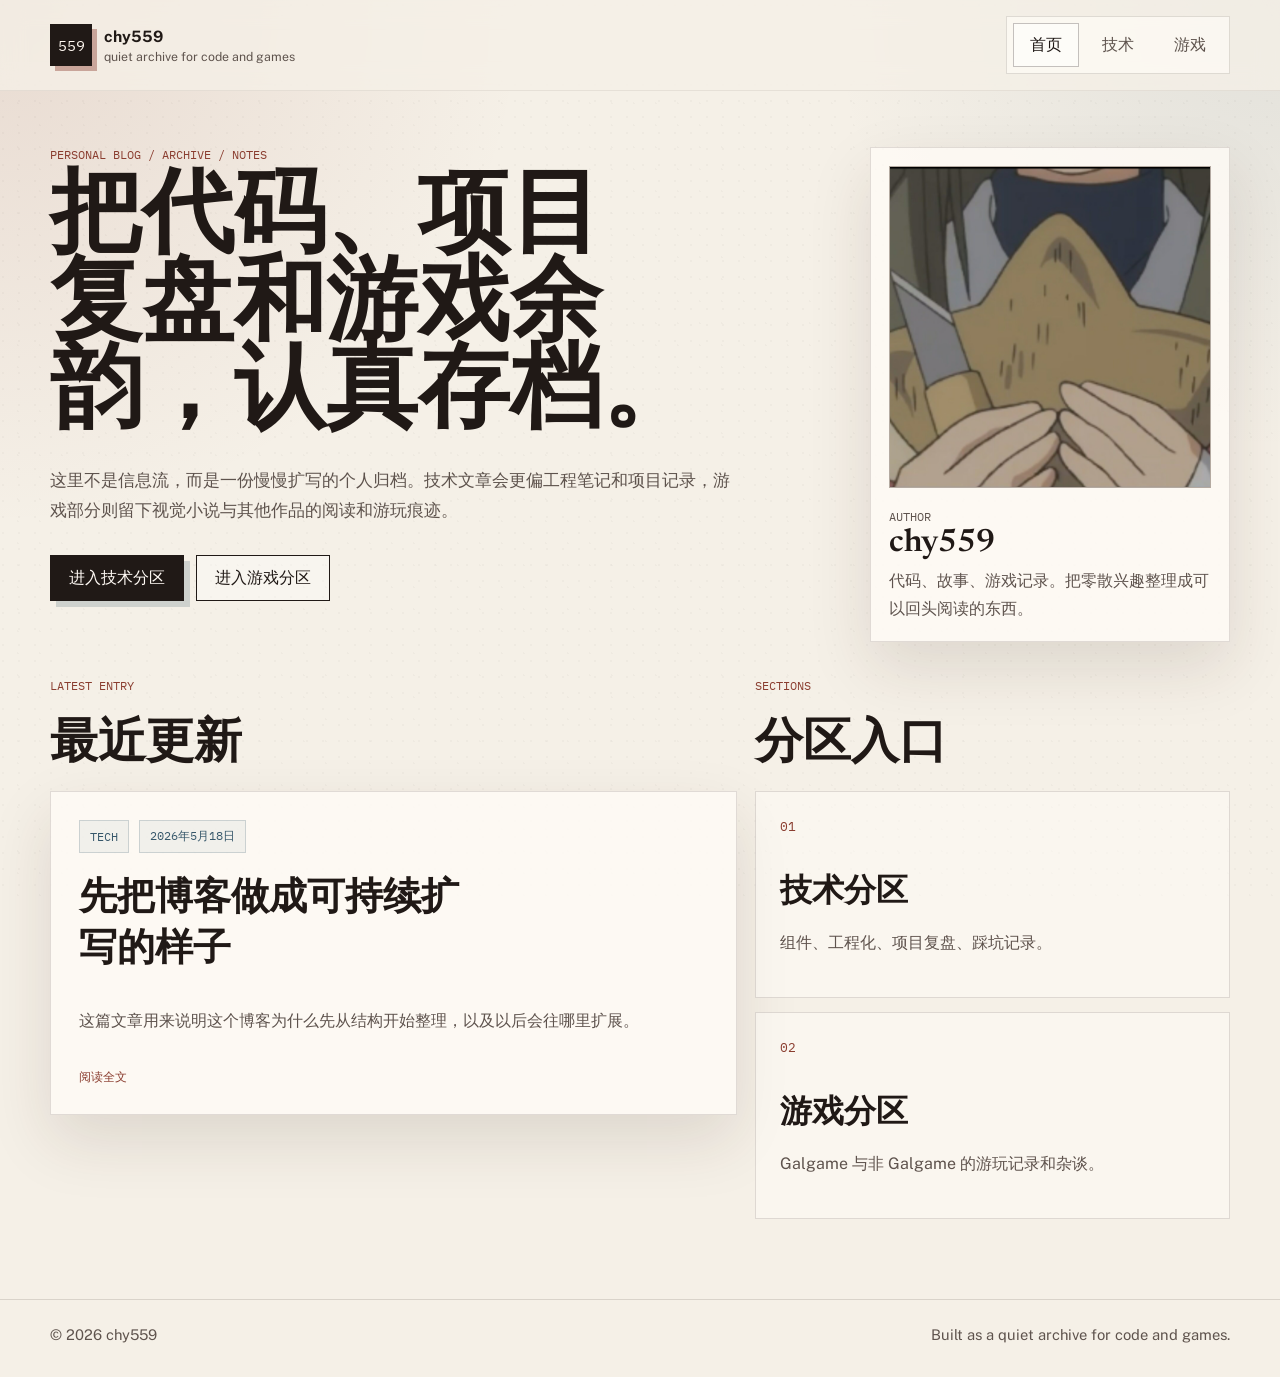
==== index.html @ ac2cc14b "anemoi更新" ====
<!doctype html>
<html lang="zh-CN">
  <head>
    <meta charset="UTF-8" />
    <meta name="viewport" content="width=device-width, initial-scale=1.0" />
    <title>chy559 | Quiet Archive</title>
    <link rel="preconnect" href="https://fonts.googleapis.com" />
    <link rel="preconnect" href="https://fonts.gstatic.com" crossorigin />
    <link
      href="https://fonts.googleapis.com/css2?family=IBM+Plex+Mono:wght@400;500&family=Newsreader:opsz,wght@6..72,400;500;600;700&family=Public+Sans:wght@400;500;600;700&display=swap"
      rel="stylesheet"
    />
    <link rel="stylesheet" href="./styles.css" />
  </head>
  <body>
    <div class="page-noise" aria-hidden="true"></div>

    <header class="site-header">
      <div class="shell topbar">
        <a class="brand" href="#home" data-route="home" aria-label="返回主页">
          <span class="brand-mark">559</span>
          <span class="brand-copy">
            <strong>chy559</strong>
            <span>quiet archive for code and games</span>
          </span>
        </a>

        <nav class="main-nav" aria-label="主导航">
          <a href="#home" data-route="home">首页</a>
          <a href="#tech" data-route="tech">技术</a>
          <a href="#game" data-route="game">游戏</a>
        </nav>
      </div>
    </header>

    <main>
      <section id="view-home" class="view view-active">
        <div class="shell hero-band">
          <div class="hero-copy">
            <p class="eyebrow">Personal blog / archive / notes</p>
            <h1>把代码、项目复盘和游戏余韵，认真存档。</h1>
            <p class="hero-text">
              这里不是信息流，而是一份慢慢扩写的个人归档。技术文章会更偏工程笔记和项目记录，游戏部分则留下视觉小说与其他作品的阅读和游玩痕迹。
            </p>
            <div class="hero-actions" aria-label="快速入口">
              <a class="button button-primary" href="#tech" data-route="tech">进入技术分区</a>
              <a class="button button-secondary" href="#game" data-route="game">进入游戏分区</a>
            </div>
          </div>

          <aside class="hero-aside" aria-label="作者信息">
            <div class="author-card">
              <div class="avatar-frame">
                <img src="./assets/avatar.png" alt="chy559 的头像" loading="lazy" />
              </div>
              <div class="author-meta">
                <p class="label">author</p>
                <h2>chy559</h2>
                <p>代码、故事、游戏记录。把零散兴趣整理成可以回头阅读的东西。</p>
              </div>
            </div>
          </aside>
        </div>

        <div class="shell home-grid">
          <section class="section-panel intro-panel" aria-labelledby="home-latest-title">
            <div class="section-head">
              <p class="eyebrow">Latest entry</p>
              <h2 id="home-latest-title">最近更新</h2>
            </div>
            <div id="featured-article" class="feature-slot skeleton-block" aria-live="polite"></div>
          </section>

          <section class="section-panel category-panel" aria-labelledby="home-sections-title">
            <div class="section-head">
              <p class="eyebrow">Sections</p>
              <h2 id="home-sections-title">分区入口</h2>
            </div>
            <div class="category-links">
              <article class="category-tile" tabindex="0" data-route="tech">
                <span class="tile-index">01</span>
                <h3>技术分区</h3>
                <p>组件、工程化、项目复盘、踩坑记录。</p>
              </article>
              <article class="category-tile" tabindex="0" data-route="game">
                <span class="tile-index">02</span>
                <h3>游戏分区</h3>
                <p>Galgame 与非 Galgame 的游玩记录和杂谈。</p>
              </article>
            </div>
          </section>
        </div>
      </section>

      <section id="view-tech" class="view section-view" aria-labelledby="tech-title">
        <div class="shell">
          <div class="page-head">
            <p class="eyebrow">Section 01</p>
            <h1 id="tech-title">技术分区</h1>
            <p>记录能复用的经验、值得保留的实现细节，以及以后回头看仍然有价值的工程思路。</p>
          </div>
          <div class="article-list" data-category="tech" aria-live="polite"></div>
        </div>
      </section>

      <section id="view-game" class="view section-view" aria-labelledby="game-title">
        <div class="shell">
          <div class="page-head">
            <p class="eyebrow">Section 02</p>
            <h1 id="game-title">游戏分区</h1>
            <p>一半是视觉小说的阅读痕迹，一半是其他游戏的阶段性记录，尽量写得像一篇能回头再看的短文。</p>
          </div>

          <div class="subnav" aria-label="游戏子分区">
            <button type="button" class="subnav-active" data-game-tab="galgame">Galgame</button>
            <button type="button" data-game-tab="nongalgame">非 Galgame</button>
          </div>

          <div class="article-list" data-category="galgame" aria-live="polite"></div>
          <div class="article-list hidden" data-category="nongalgame" aria-live="polite"></div>
        </div>
      </section>

      <section id="view-article" class="view article-view" aria-live="polite">
        <div class="shell article-shell">
          <button class="back-button" type="button">
            <span aria-hidden="true">←</span>
            <span>返回列表</span>
          </button>

          <article class="article-layout">
            <header class="article-hero">
              <p class="eyebrow" id="detail-category">Article</p>
              <h1 id="detail-title">文章标题</h1>
              <p id="detail-summary" class="article-summary"></p>
              <div class="article-meta-row">
                <span id="detail-date" class="meta-chip"></span>
                <span id="detail-reading" class="meta-chip"></span>
              </div>
            </header>

            <div id="detail-content" class="article-content skeleton-block"></div>
          </article>
        </div>
      </section>
    </main>

    <footer class="site-footer">
      <div class="shell footer-row">
        <span>© 2026 chy559</span>
        <span>Built as a quiet archive for code and games.</span>
      </div>
    </footer>

    <script src="./script.js"></script>
  </body>
</html>
---- styles.css ----
:root {
  --bg: #f5f0e7;
  --surface: rgba(255, 252, 247, 0.78);
  --surface-strong: rgba(255, 252, 247, 0.92);
  --line: rgba(49, 39, 33, 0.14);
  --line-strong: rgba(49, 39, 33, 0.28);
  --ink: #201916;
  --muted: #5e534d;
  --accent: #8a3d2f;
  --accent-soft: #c9876d;
  --blue: #36576a;
  --shadow: 0 26px 60px rgba(55, 37, 23, 0.12);
  --radius: 8px;
  --shell: 1180px;
}

* {
  box-sizing: border-box;
}

html {
  scroll-behavior: smooth;
}

body {
  margin: 0;
  min-height: 100vh;
  color: var(--ink);
  font-family: "Public Sans", sans-serif;
  background:
    radial-gradient(circle at top left, rgba(138, 61, 47, 0.12), transparent 28%),
    radial-gradient(circle at top right, rgba(54, 87, 106, 0.1), transparent 24%),
    var(--bg);
}

body::selection {
  color: #fff;
  background: rgba(138, 61, 47, 0.82);
}

a {
  color: inherit;
  text-decoration: none;
}

button {
  font: inherit;
}

img {
  max-width: 100%;
}

.page-noise {
  position: fixed;
  inset: 0;
  z-index: -1;
  pointer-events: none;
  opacity: 0.3;
  background-image:
    radial-gradient(circle at 20% 30%, rgba(32, 25, 22, 0.08) 0 1px, transparent 1px),
    radial-gradient(circle at 80% 70%, rgba(32, 25, 22, 0.08) 0 1px, transparent 1px);
  background-size: 16px 16px, 22px 22px;
}

.shell {
  width: min(var(--shell), calc(100% - 40px));
  margin: 0 auto;
}

.site-header {
  position: sticky;
  top: 0;
  z-index: 20;
  backdrop-filter: blur(12px);
  background: rgba(245, 240, 231, 0.78);
  border-bottom: 1px solid rgba(49, 39, 33, 0.08);
}

.topbar {
  display: flex;
  align-items: center;
  justify-content: space-between;
  gap: 24px;
  padding: 16px 0;
}

.brand {
  display: inline-flex;
  align-items: center;
  gap: 12px;
  min-height: 44px;
}

.brand:focus-visible,
.main-nav a:focus-visible,
.button:focus-visible,
.subnav button:focus-visible,
.back-button:focus-visible,
.category-tile:focus-visible,
.article-card:focus-visible,
.featured-card:focus-visible {
  outline: 2px solid var(--accent);
  outline-offset: 3px;
}

.brand-mark {
  display: grid;
  width: 42px;
  height: 42px;
  place-items: center;
  font-family: "IBM Plex Mono", monospace;
  font-size: 0.94rem;
  color: #fff8f1;
  background: var(--ink);
  box-shadow: 5px 5px 0 rgba(138, 61, 47, 0.4);
}

.brand-copy {
  display: grid;
  gap: 3px;
}

.brand-copy strong {
  font-size: 0.98rem;
  font-weight: 700;
}

.brand-copy span:last-child {
  color: var(--muted);
  font-size: 0.77rem;
}

.main-nav {
  display: inline-flex;
  align-items: center;
  gap: 6px;
  padding: 6px;
  border: 1px solid var(--line);
  background: rgba(255, 252, 247, 0.68);
}

.main-nav a,
.subnav button,
.back-button {
  display: inline-flex;
  align-items: center;
  justify-content: center;
  min-height: 44px;
  padding: 10px 16px;
  border: 1px solid transparent;
  color: var(--muted);
  background: transparent;
  cursor: pointer;
  transition:
    color 180ms ease,
    border-color 180ms ease,
    background-color 180ms ease,
    transform 180ms ease;
}

.main-nav a:hover,
.main-nav a.nav-active,
.subnav button:hover,
.subnav button.subnav-active,
.back-button:hover {
  color: var(--ink);
  border-color: var(--line-strong);
  background: rgba(255, 255, 255, 0.56);
}

.view {
  display: none;
}

.view-active {
  display: block;
}

.hero-band {
  display: grid;
  grid-template-columns: minmax(0, 1.2fr) minmax(300px, 360px);
  gap: clamp(28px, 6vw, 80px);
  align-items: start;
  padding: 56px 0 28px;
}

.hero-copy h1,
.page-head h1,
.article-hero h1 {
  margin: 0;
  font-family: "Newsreader", serif;
  font-weight: 600;
  letter-spacing: 0;
  text-wrap: balance;
}

.hero-copy h1 {
  max-width: 11ch;
  font-size: clamp(3.3rem, 7.2vw, 6.6rem);
  line-height: 0.95;
}

.eyebrow,
.label,
.article-tag,
.article-card-meta span,
.meta-chip,
.featured-link {
  font-family: "IBM Plex Mono", monospace;
  font-size: 0.76rem;
  letter-spacing: 0;
  text-transform: uppercase;
}

.eyebrow,
.label {
  margin: 0 0 16px;
  color: var(--accent);
}

.hero-text,
.page-head p,
.author-meta p,
.feature-slot p,
.category-tile p,
.article-card p,
.article-summary,
.article-content p,
.article-content li,
.article-content blockquote {
  color: var(--muted);
  line-height: 1.75;
}

.hero-text {
  max-width: 62ch;
  margin: 24px 0 0;
  font-size: 1.08rem;
}

.hero-actions {
  display: flex;
  flex-wrap: wrap;
  gap: 12px;
  margin-top: 30px;
}

.button {
  display: inline-flex;
  align-items: center;
  justify-content: center;
  min-height: 46px;
  padding: 11px 18px;
  border: 1px solid var(--ink);
  transition:
    background-color 180ms ease,
    color 180ms ease,
    border-color 180ms ease,
    transform 180ms ease,
    box-shadow 180ms ease;
}

.button:hover {
  transform: translateY(-1px);
}

.button-primary {
  color: #fffaf5;
  background: var(--ink);
  box-shadow: 6px 6px 0 rgba(54, 87, 106, 0.2);
}

.button-primary:hover {
  box-shadow: 8px 8px 0 rgba(138, 61, 47, 0.22);
}

.button-secondary {
  background: rgba(255, 255, 255, 0.34);
}

.hero-aside {
  position: relative;
}

.author-card,
.featured-card,
.article-card,
.article-layout,
.empty-state {
  border: 1px solid var(--line);
  background: var(--surface);
  box-shadow: var(--shadow);
}

.author-card {
  padding: 18px;
}

.avatar-frame {
  overflow: hidden;
  aspect-ratio: 1;
  border: 1px solid var(--line-strong);
  background: rgba(207, 196, 181, 0.5);
}

.avatar-frame img {
  display: block;
  width: 100%;
  height: 100%;
  object-fit: cover;
}

.author-meta {
  margin-top: 18px;
}

.author-meta h2 {
  margin: 0 0 8px;
  font-family: "Newsreader", serif;
  font-size: 2rem;
  font-weight: 600;
}

.author-meta p {
  margin: 0;
}

.home-grid {
  display: grid;
  grid-template-columns: minmax(0, 1.3fr) minmax(0, 0.9fr);
  gap: 18px;
  padding: 8px 0 80px;
}

.section-panel {
  min-width: 0;
}

.section-head {
  margin-bottom: 18px;
}

.section-head h2 {
  margin: 0;
  font-family: "Newsreader", serif;
  font-size: clamp(2rem, 4vw, 3rem);
  font-weight: 600;
}

.feature-slot,
.category-links {
  min-height: 240px;
}

.featured-card,
.empty-state {
  min-height: 240px;
  padding: 28px;
}

.featured-card {
  display: grid;
  gap: 18px;
  cursor: pointer;
  transition:
    transform 180ms ease,
    border-color 180ms ease,
    background-color 180ms ease;
}

.featured-card:hover,
.article-card:hover,
.category-tile:hover {
  transform: translateY(-2px);
  border-color: var(--line-strong);
  background: var(--surface-strong);
}

.featured-meta,
.article-card-meta,
.article-card-tail,
.article-meta-row {
  display: flex;
  flex-wrap: wrap;
  gap: 10px;
}

.meta-chip {
  display: inline-flex;
  align-items: center;
  min-height: 32px;
  padding: 7px 10px;
  color: var(--blue);
  border: 1px solid rgba(54, 87, 106, 0.2);
  background: rgba(54, 87, 106, 0.06);
}

.featured-card h3,
.empty-state h2,
.category-tile h3,
.article-card h2 {
  margin: 0;
  font-family: "Newsreader", serif;
  font-weight: 600;
  letter-spacing: 0;
}

.featured-card h3 {
  max-width: 18ch;
  font-size: clamp(2rem, 3vw, 3rem);
}

.featured-link {
  color: var(--accent);
}

.category-links {
  display: grid;
  gap: 14px;
}

.category-tile {
  padding: 24px;
  border: 1px solid var(--line);
  background: rgba(255, 252, 247, 0.5);
  cursor: pointer;
  transition:
    transform 180ms ease,
    border-color 180ms ease,
    background-color 180ms ease;
}

.tile-index {
  display: inline-block;
  margin-bottom: 34px;
  font-family: "IBM Plex Mono", monospace;
  color: var(--accent);
  font-size: 0.82rem;
}

.category-tile h3 {
  font-size: 2rem;
}

.section-view {
  padding: 24px 0 88px;
}

.page-head {
  max-width: 760px;
  padding: 34px 0 24px;
}

.page-head h1 {
  font-size: clamp(3rem, 6vw, 5rem);
  line-height: 0.98;
}

.page-head p {
  margin: 18px 0 0;
  max-width: 62ch;
}

.subnav {
  display: inline-flex;
  gap: 6px;
  margin: 0 0 20px;
  padding: 6px;
  border: 1px solid var(--line);
  background: rgba(255, 252, 247, 0.7);
}

.article-list {
  display: grid;
  gap: 14px;
}

.article-card {
  display: grid;
  grid-template-columns: minmax(0, 1fr) auto;
  gap: 24px;
  align-items: end;
  min-height: 156px;
  padding: 24px;
  cursor: pointer;
  transition:
    transform 180ms ease,
    border-color 180ms ease,
    background-color 180ms ease;
}

.article-card-main {
  min-width: 0;
}

.article-card-meta span:last-child,
.article-card-tail span:first-child {
  color: var(--muted);
}

.article-tag {
  color: var(--blue);
}

.article-card h2 {
  margin-top: 12px;
  font-size: clamp(1.8rem, 4vw, 2.5rem);
}

.article-card p {
  margin: 10px 0 0;
  max-width: 65ch;
}

.article-card-tail {
  align-items: center;
  justify-content: flex-end;
  min-width: 130px;
}

.tail-arrow {
  color: var(--accent);
  font-size: 1.2rem;
}

.hidden {
  display: none;
}

.article-view {
  padding: 28px 0 96px;
}

.article-shell {
  max-width: 980px;
}

.back-button {
  gap: 10px;
  margin-bottom: 18px;
  border-color: var(--line);
  background: rgba(255, 252, 247, 0.64);
}

.article-layout {
  padding: clamp(26px, 5vw, 52px);
}

.article-hero {
  padding-bottom: 28px;
  border-bottom: 1px solid var(--line);
}

.article-hero h1 {
  margin-top: 10px;
  font-size: clamp(3rem, 7vw, 5.2rem);
  line-height: 0.96;
}

.article-summary {
  max-width: 62ch;
  margin: 18px 0 0;
}

.article-meta-row {
  margin-top: 18px;
}

.article-content {
  max-width: 720px;
  padding-top: 30px;
}

.article-content > *:first-child {
  margin-top: 0;
}

.article-content h2,
.article-content h3,
.article-content h4 {
  margin: 42px 0 14px;
  font-family: "Newsreader", serif;
  font-weight: 600;
  line-height: 1.08;
}

.article-content h2 {
  font-size: 2.3rem;
}

.article-content h3 {
  font-size: 1.8rem;
}

.article-content h4 {
  font-size: 1.35rem;
}

.article-content p,
.article-content ul,
.article-content blockquote,
.article-content pre {
  margin: 16px 0;
}

.article-content ul {
  padding-left: 1.25rem;
}

.article-content li + li {
  margin-top: 8px;
}

.article-content a {
  color: var(--accent);
  text-decoration: underline;
  text-decoration-thickness: 1px;
  text-underline-offset: 3px;
}

.article-media {
  margin: 8px 0 28px;
}

.article-media img,
.article-content img {
  display: block;
  width: 100%;
  height: auto;
  border: 1px solid var(--line);
  background: rgba(255, 252, 247, 0.76);
  box-shadow: var(--shadow);
}

.article-content code {
  padding: 0.15em 0.42em;
  border: 1px solid rgba(54, 87, 106, 0.16);
  font-family: "IBM Plex Mono", monospace;
  font-size: 0.92em;
  color: var(--blue);
  background: rgba(54, 87, 106, 0.06);
}

.article-content pre {
  overflow-x: auto;
  padding: 18px;
  border: 1px solid var(--line);
  background: #201916;
}

.article-content pre code {
  padding: 0;
  border: 0;
  color: #fff8f1;
  background: transparent;
}

.article-content blockquote {
  padding-left: 18px;
  border-left: 3px solid rgba(138, 61, 47, 0.4);
}

.site-footer {
  border-top: 1px solid var(--line);
}

.footer-row {
  display: flex;
  justify-content: space-between;
  gap: 16px;
  padding: 26px 0 34px;
  color: var(--muted);
  font-size: 0.92rem;
}

.skeleton-block {
  position: relative;
  overflow: hidden;
  min-height: 220px;
  background:
    linear-gradient(
      90deg,
      rgba(255, 252, 247, 0.5) 0%,
      rgba(255, 255, 255, 0.86) 50%,
      rgba(255, 252, 247, 0.5) 100%
    );
  background-size: 240% 100%;
  animation: shimmer 1.6s linear infinite;
}

@keyframes shimmer {
  from {
    background-position: 200% 0;
  }
  to {
    background-position: -200% 0;
  }
}

@media (max-width: 980px) {
  .hero-band,
  .home-grid {
    grid-template-columns: 1fr;
  }

  .hero-copy h1 {
    max-width: none;
  }

  .hero-aside {
    max-width: 380px;
  }
}

@media (max-width: 760px) {
  .shell {
    width: min(var(--shell), calc(100% - 28px));
  }

  .topbar,
  .footer-row {
    align-items: flex-start;
    flex-direction: column;
  }

  .main-nav {
    width: 100%;
    justify-content: space-between;
  }

  .main-nav a {
    flex: 1 1 0;
  }

  .hero-band {
    padding-top: 34px;
  }

  .article-card {
    grid-template-columns: 1fr;
    align-items: start;
  }

  .article-card-tail {
    justify-content: space-between;
  }

  .article-content h2 {
    font-size: 2rem;
  }

  .article-content h3 {
    font-size: 1.55rem;
  }
}

@media (prefers-reduced-motion: reduce) {
  html {
    scroll-behavior: auto;
  }

  *,
  *::before,
  *::after {
    animation-duration: 0.01ms !important;
    animation-iteration-count: 1 !important;
    transition-duration: 0.01ms !important;
  }
}
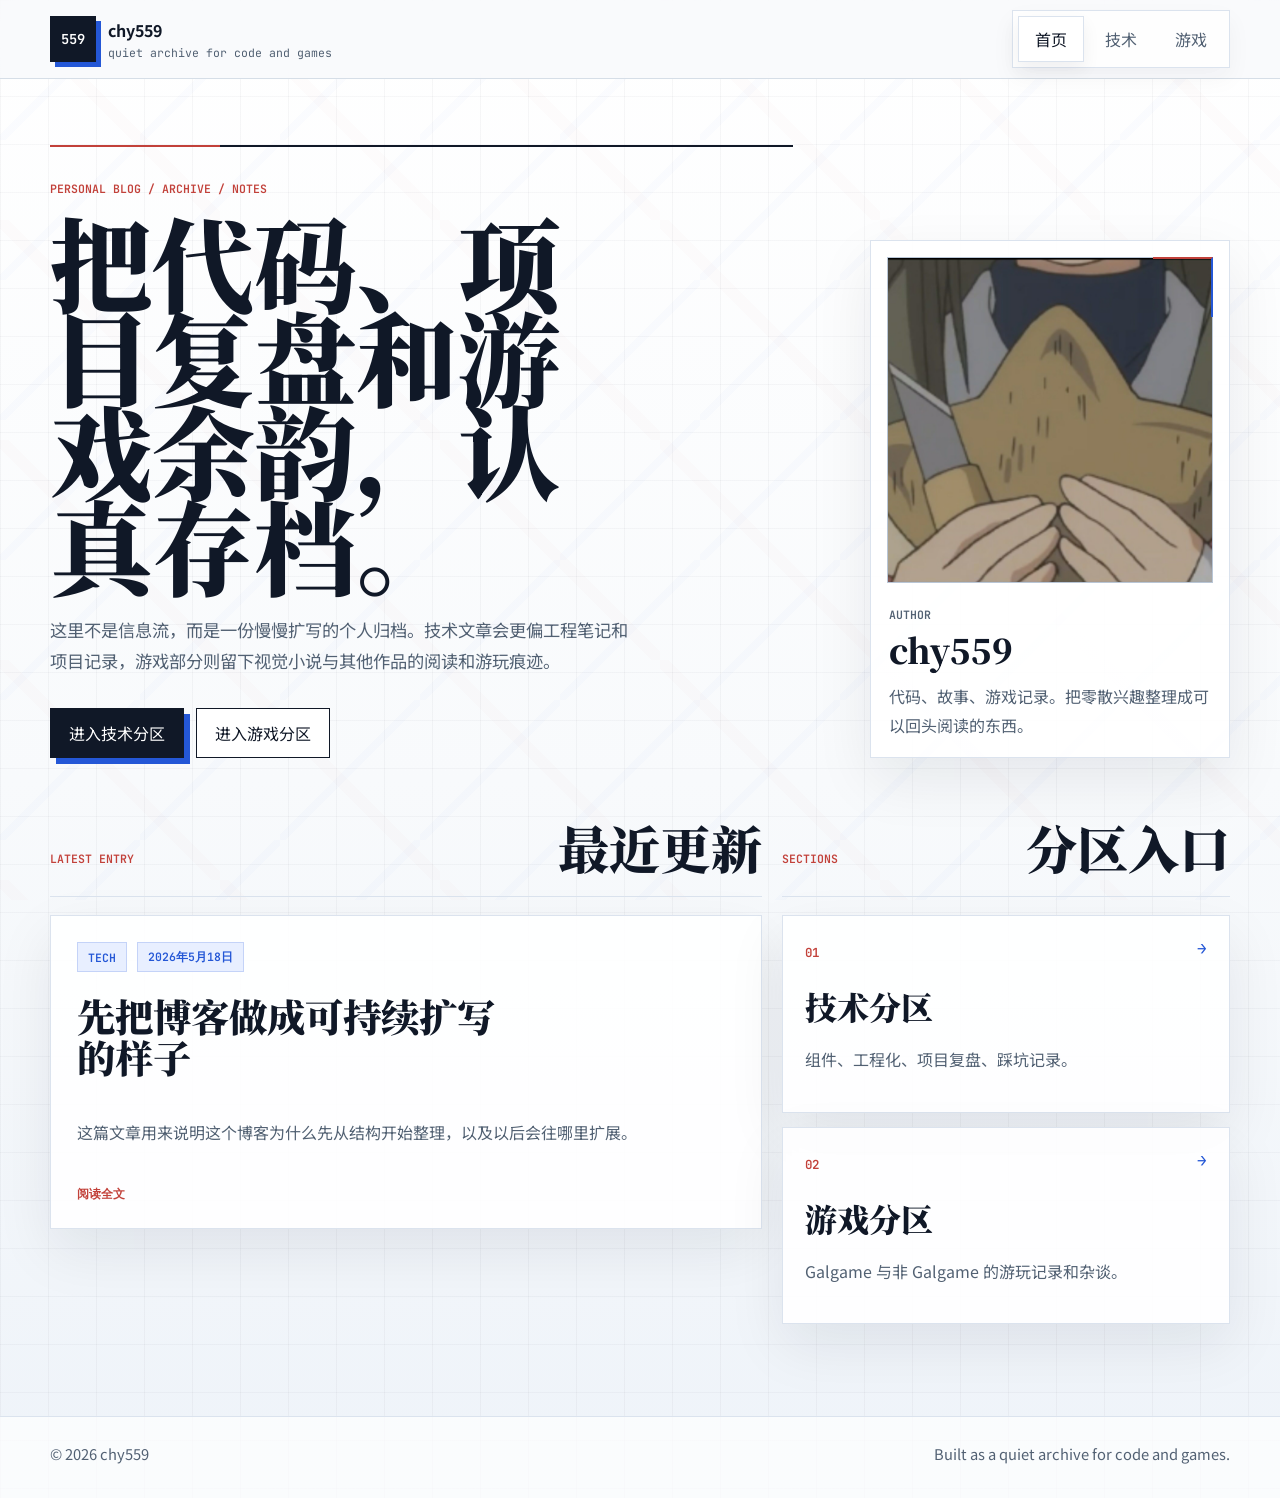
==== commit 9ec44703: "ui优化" ====
--- a/index.html
+++ b/index.html
@@ -7,10 +7,10 @@
     <link rel="preconnect" href="https://fonts.googleapis.com" />
     <link rel="preconnect" href="https://fonts.gstatic.com" crossorigin />
     <link
-      href="https://fonts.googleapis.com/css2?family=IBM+Plex+Mono:wght@400;500&family=Newsreader:opsz,wght@6..72,400;500;600;700&family=Public+Sans:wght@400;500;600;700&display=swap"
+      href="https://fonts.googleapis.com/css2?family=JetBrains+Mono:wght@400;500;600&family=Noto+Sans+SC:wght@400;500;700&family=Noto+Serif+SC:wght@500;600;700;900&display=swap"
       rel="stylesheet"
     />
-    <link rel="stylesheet" href="./styles.css" />
+    <link rel="stylesheet" href="./styles.css?v=20260530b" />
   </head>
   <body>
     <div class="page-noise" aria-hidden="true"></div>
@@ -152,6 +152,6 @@
       </div>
     </footer>
 
-    <script src="./script.js"></script>
+    <script src="./script.js?v=20260530b"></script>
   </body>
 </html>
--- a/styles.css
+++ b/styles.css
@@ -1,15 +1,19 @@
 :root {
-  --bg: #f5f0e7;
-  --surface: rgba(255, 252, 247, 0.78);
-  --surface-strong: rgba(255, 252, 247, 0.92);
-  --line: rgba(49, 39, 33, 0.14);
-  --line-strong: rgba(49, 39, 33, 0.28);
-  --ink: #201916;
-  --muted: #5e534d;
-  --accent: #8a3d2f;
-  --accent-soft: #c9876d;
-  --blue: #36576a;
-  --shadow: 0 26px 60px rgba(55, 37, 23, 0.12);
+  --bg: #f8fafc;
+  --paper: #ffffff;
+  --paper-soft: #f1f5f9;
+  --ink: #101827;
+  --muted: #526173;
+  --faint: #8a97a8;
+  --line: #dbe3ee;
+  --line-strong: #b9c6d6;
+  --blue: #2457d6;
+  --blue-soft: #e8efff;
+  --red: #c2413a;
+  --red-soft: #fff1ef;
+  --gold: #b9832f;
+  --shadow: 0 22px 55px rgba(16, 24, 39, 0.08);
+  --shadow-strong: 0 26px 70px rgba(16, 24, 39, 0.14);
   --radius: 8px;
   --shell: 1180px;
 }
@@ -26,16 +30,17 @@
   margin: 0;
   min-height: 100vh;
   color: var(--ink);
-  font-family: "Public Sans", sans-serif;
+  font-family: "Noto Sans SC", system-ui, sans-serif;
   background:
-    radial-gradient(circle at top left, rgba(138, 61, 47, 0.12), transparent 28%),
-    radial-gradient(circle at top right, rgba(54, 87, 106, 0.1), transparent 24%),
-    var(--bg);
+    linear-gradient(90deg, rgba(16, 24, 39, 0.035) 1px, transparent 1px),
+    linear-gradient(180deg, rgba(16, 24, 39, 0.03) 1px, transparent 1px),
+    linear-gradient(180deg, #ffffff 0%, var(--bg) 52%, #eef3f9 100%);
+  background-size: 48px 48px, 48px 48px, auto;
 }
 
 body::selection {
   color: #fff;
-  background: rgba(138, 61, 47, 0.82);
+  background: var(--blue);
 }
 
 a {
@@ -56,11 +61,11 @@
   inset: 0;
   z-index: -1;
   pointer-events: none;
-  opacity: 0.3;
+  opacity: 0.32;
   background-image:
-    radial-gradient(circle at 20% 30%, rgba(32, 25, 22, 0.08) 0 1px, transparent 1px),
-    radial-gradient(circle at 80% 70%, rgba(32, 25, 22, 0.08) 0 1px, transparent 1px);
-  background-size: 16px 16px, 22px 22px;
+    linear-gradient(135deg, transparent 0 48%, rgba(36, 87, 214, 0.06) 48% 52%, transparent 52%),
+    linear-gradient(45deg, transparent 0 48%, rgba(194, 65, 58, 0.045) 48% 52%, transparent 52%);
+  background-size: 140px 140px, 220px 220px;
 }
 
 .shell {
@@ -72,9 +77,10 @@
   position: sticky;
   top: 0;
   z-index: 20;
-  backdrop-filter: blur(12px);
-  background: rgba(245, 240, 231, 0.78);
-  border-bottom: 1px solid rgba(49, 39, 33, 0.08);
+  padding: 10px 0;
+  backdrop-filter: blur(18px);
+  background: rgba(248, 250, 252, 0.84);
+  border-bottom: 1px solid rgba(185, 198, 214, 0.54);
 }
 
 .topbar {
@@ -82,14 +88,13 @@
   align-items: center;
   justify-content: space-between;
   gap: 24px;
-  padding: 16px 0;
 }
 
 .brand {
   display: inline-flex;
   align-items: center;
   gap: 12px;
-  min-height: 44px;
+  min-height: 48px;
 }
 
 .brand:focus-visible,
@@ -100,20 +105,22 @@
 .category-tile:focus-visible,
 .article-card:focus-visible,
 .featured-card:focus-visible {
-  outline: 2px solid var(--accent);
+  outline: 3px solid rgba(36, 87, 214, 0.28);
   outline-offset: 3px;
 }
 
 .brand-mark {
   display: grid;
-  width: 42px;
-  height: 42px;
+  width: 46px;
+  height: 46px;
   place-items: center;
-  font-family: "IBM Plex Mono", monospace;
-  font-size: 0.94rem;
-  color: #fff8f1;
+  color: #fff;
   background: var(--ink);
-  box-shadow: 5px 5px 0 rgba(138, 61, 47, 0.4);
+  border: 1px solid var(--ink);
+  font-family: "JetBrains Mono", monospace;
+  font-size: 0.86rem;
+  font-weight: 600;
+  box-shadow: 5px 5px 0 var(--blue);
 }
 
 .brand-copy {
@@ -122,22 +129,24 @@
 }
 
 .brand-copy strong {
-  font-size: 0.98rem;
+  font-size: 1rem;
   font-weight: 700;
 }
 
 .brand-copy span:last-child {
   color: var(--muted);
-  font-size: 0.77rem;
+  font-family: "JetBrains Mono", monospace;
+  font-size: 0.72rem;
 }
 
 .main-nav {
   display: inline-flex;
   align-items: center;
-  gap: 6px;
-  padding: 6px;
+  gap: 4px;
+  padding: 5px;
   border: 1px solid var(--line);
-  background: rgba(255, 252, 247, 0.68);
+  background: rgba(255, 255, 255, 0.78);
+  box-shadow: 0 10px 25px rgba(16, 24, 39, 0.045);
 }
 
 .main-nav a,
@@ -156,7 +165,7 @@
     color 180ms ease,
     border-color 180ms ease,
     background-color 180ms ease,
-    transform 180ms ease;
+    box-shadow 180ms ease;
 }
 
 .main-nav a:hover,
@@ -165,8 +174,9 @@
 .subnav button.subnav-active,
 .back-button:hover {
   color: var(--ink);
-  border-color: var(--line-strong);
-  background: rgba(255, 255, 255, 0.56);
+  border-color: var(--line);
+  background: var(--paper);
+  box-shadow: 0 8px 18px rgba(16, 24, 39, 0.06);
 }
 
 .view {
@@ -179,26 +189,43 @@
 
 .hero-band {
   display: grid;
-  grid-template-columns: minmax(0, 1.2fr) minmax(300px, 360px);
-  gap: clamp(28px, 6vw, 80px);
-  align-items: start;
-  padding: 56px 0 28px;
+  grid-template-columns: minmax(0, 1fr) 360px;
+  gap: clamp(30px, 6vw, 86px);
+  align-items: end;
+  min-height: 620px;
+  padding: 66px 0 42px;
+}
+
+.hero-copy {
+  position: relative;
+  padding-top: 34px;
+  border-top: 2px solid var(--ink);
+}
+
+.hero-copy::before {
+  position: absolute;
+  top: -2px;
+  left: 0;
+  width: 170px;
+  height: 2px;
+  content: "";
+  background: var(--red);
 }
 
 .hero-copy h1,
 .page-head h1,
 .article-hero h1 {
   margin: 0;
-  font-family: "Newsreader", serif;
-  font-weight: 600;
+  font-family: "Noto Serif SC", serif;
+  font-weight: 900;
   letter-spacing: 0;
   text-wrap: balance;
 }
 
 .hero-copy h1 {
-  max-width: 11ch;
-  font-size: clamp(3.3rem, 7.2vw, 6.6rem);
-  line-height: 0.95;
+  max-width: 10.5ch;
+  font-size: clamp(3.8rem, 8vw, 7.5rem);
+  line-height: 0.92;
 }
 
 .eyebrow,
@@ -207,16 +234,17 @@
 .article-card-meta span,
 .meta-chip,
 .featured-link {
-  font-family: "IBM Plex Mono", monospace;
-  font-size: 0.76rem;
+  font-family: "JetBrains Mono", monospace;
+  font-size: 0.72rem;
+  font-weight: 600;
   letter-spacing: 0;
   text-transform: uppercase;
 }
 
 .eyebrow,
 .label {
-  margin: 0 0 16px;
-  color: var(--accent);
+  margin: 0 0 18px;
+  color: var(--red);
 }
 
 .hero-text,
@@ -230,11 +258,11 @@
 .article-content li,
 .article-content blockquote {
   color: var(--muted);
-  line-height: 1.75;
+  line-height: 1.78;
 }
 
 .hero-text {
-  max-width: 62ch;
+  max-width: 58ch;
   margin: 24px 0 0;
   font-size: 1.08rem;
 }
@@ -243,65 +271,74 @@
   display: flex;
   flex-wrap: wrap;
   gap: 12px;
-  margin-top: 30px;
+  margin-top: 32px;
 }
 
 .button {
   display: inline-flex;
   align-items: center;
   justify-content: center;
-  min-height: 46px;
-  padding: 11px 18px;
+  min-height: 48px;
+  padding: 12px 18px;
   border: 1px solid var(--ink);
   transition:
     background-color 180ms ease,
     color 180ms ease,
     border-color 180ms ease,
-    transform 180ms ease,
     box-shadow 180ms ease;
 }
 
-.button:hover {
-  transform: translateY(-1px);
-}
-
 .button-primary {
-  color: #fffaf5;
+  color: #fff;
   background: var(--ink);
-  box-shadow: 6px 6px 0 rgba(54, 87, 106, 0.2);
+  box-shadow: 6px 6px 0 var(--blue);
 }
 
 .button-primary:hover {
-  box-shadow: 8px 8px 0 rgba(138, 61, 47, 0.22);
+  box-shadow: 6px 6px 0 var(--red);
 }
 
 .button-secondary {
-  background: rgba(255, 255, 255, 0.34);
-}
-
-.hero-aside {
-  position: relative;
+  background: var(--paper);
+}
+
+.button-secondary:hover {
+  color: var(--blue);
+  border-color: var(--blue);
 }
 
 .author-card,
 .featured-card,
 .article-card,
 .article-layout,
-.empty-state {
+.empty-state,
+.category-tile {
   border: 1px solid var(--line);
-  background: var(--surface);
+  background: rgba(255, 255, 255, 0.88);
   box-shadow: var(--shadow);
 }
 
 .author-card {
-  padding: 18px;
+  position: relative;
+  padding: 16px;
+}
+
+.author-card::before {
+  position: absolute;
+  top: 16px;
+  right: 16px;
+  width: 58px;
+  height: 58px;
+  content: "";
+  border-top: 2px solid var(--red);
+  border-right: 2px solid var(--blue);
 }
 
 .avatar-frame {
   overflow: hidden;
   aspect-ratio: 1;
   border: 1px solid var(--line-strong);
-  background: rgba(207, 196, 181, 0.5);
+  background: var(--paper-soft);
 }
 
 .avatar-frame img {
@@ -313,13 +350,14 @@
 
 .author-meta {
   margin-top: 18px;
+  padding: 4px 2px 2px;
 }
 
 .author-meta h2 {
   margin: 0 0 8px;
-  font-family: "Newsreader", serif;
-  font-size: 2rem;
-  font-weight: 600;
+  font-family: "Noto Serif SC", serif;
+  font-size: 2.1rem;
+  font-weight: 900;
 }
 
 .author-meta p {
@@ -328,53 +366,71 @@
 
 .home-grid {
   display: grid;
-  grid-template-columns: minmax(0, 1.3fr) minmax(0, 0.9fr);
+  grid-template-columns: minmax(0, 1.35fr) minmax(300px, 0.85fr);
+  gap: 20px;
+  padding: 10px 0 92px;
+}
+
+.section-head {
+  display: flex;
+  align-items: end;
+  justify-content: space-between;
   gap: 18px;
-  padding: 8px 0 80px;
-}
-
-.section-panel {
-  min-width: 0;
-}
-
-.section-head {
   margin-bottom: 18px;
+  padding-bottom: 12px;
+  border-bottom: 1px solid var(--line);
 }
 
 .section-head h2 {
   margin: 0;
-  font-family: "Newsreader", serif;
-  font-size: clamp(2rem, 4vw, 3rem);
-  font-weight: 600;
+  font-family: "Noto Serif SC", serif;
+  font-size: clamp(2rem, 4vw, 3.2rem);
+  font-weight: 900;
 }
 
 .feature-slot,
 .category-links {
-  min-height: 240px;
+  min-height: 280px;
 }
 
 .featured-card,
 .empty-state {
-  min-height: 240px;
-  padding: 28px;
+  min-height: 280px;
+  padding: 26px;
 }
 
 .featured-card {
   display: grid;
-  gap: 18px;
+  grid-template-columns: 220px minmax(0, 1fr);
+  gap: 24px;
   cursor: pointer;
   transition:
-    transform 180ms ease,
     border-color 180ms ease,
+    box-shadow 180ms ease,
     background-color 180ms ease;
+}
+
+.featured-card-text {
+  grid-template-columns: 1fr;
+  align-content: space-between;
 }
 
 .featured-card:hover,
 .article-card:hover,
 .category-tile:hover {
-  transform: translateY(-2px);
   border-color: var(--line-strong);
-  background: var(--surface-strong);
+  background: var(--paper);
+  box-shadow: var(--shadow-strong);
+}
+
+.featured-image {
+  grid-row: span 4;
+  width: 100%;
+  height: 100%;
+  min-height: 220px;
+  object-fit: cover;
+  border: 1px solid var(--line);
+  background: var(--paper-soft);
 }
 
 .featured-meta,
@@ -389,11 +445,11 @@
 .meta-chip {
   display: inline-flex;
   align-items: center;
-  min-height: 32px;
-  padding: 7px 10px;
+  min-height: 30px;
+  padding: 6px 10px;
   color: var(--blue);
-  border: 1px solid rgba(54, 87, 106, 0.2);
-  background: rgba(54, 87, 106, 0.06);
+  border: 1px solid rgba(36, 87, 214, 0.18);
+  background: var(--blue-soft);
 }
 
 .featured-card h3,
@@ -401,18 +457,20 @@
 .category-tile h3,
 .article-card h2 {
   margin: 0;
-  font-family: "Newsreader", serif;
-  font-weight: 600;
+  font-family: "Noto Serif SC", serif;
+  font-weight: 900;
   letter-spacing: 0;
 }
 
 .featured-card h3 {
   max-width: 18ch;
-  font-size: clamp(2rem, 3vw, 3rem);
+  font-size: clamp(1.9rem, 3vw, 3rem);
+  line-height: 1.06;
 }
 
 .featured-link {
-  color: var(--accent);
+  align-self: end;
+  color: var(--red);
 }
 
 .category-links {
@@ -421,22 +479,32 @@
 }
 
 .category-tile {
-  padding: 24px;
-  border: 1px solid var(--line);
-  background: rgba(255, 252, 247, 0.5);
+  position: relative;
+  min-height: 132px;
+  padding: 22px;
   cursor: pointer;
   transition:
-    transform 180ms ease,
     border-color 180ms ease,
+    box-shadow 180ms ease,
     background-color 180ms ease;
+}
+
+.category-tile::after {
+  position: absolute;
+  top: 22px;
+  right: 22px;
+  content: "→";
+  color: var(--blue);
+  font-family: "JetBrains Mono", monospace;
 }
 
 .tile-index {
   display: inline-block;
-  margin-bottom: 34px;
-  font-family: "IBM Plex Mono", monospace;
-  color: var(--accent);
-  font-size: 0.82rem;
+  margin-bottom: 22px;
+  color: var(--red);
+  font-family: "JetBrains Mono", monospace;
+  font-size: 0.78rem;
+  font-weight: 600;
 }
 
 .category-tile h3 {
@@ -444,49 +512,54 @@
 }
 
 .section-view {
-  padding: 24px 0 88px;
+  padding: 28px 0 96px;
 }
 
 .page-head {
-  max-width: 760px;
-  padding: 34px 0 24px;
+  display: grid;
+  grid-template-columns: minmax(0, 0.9fr) minmax(280px, 0.5fr);
+  gap: 40px;
+  align-items: end;
+  padding: 58px 0 34px;
+  border-bottom: 1px solid var(--line);
 }
 
 .page-head h1 {
-  font-size: clamp(3rem, 6vw, 5rem);
-  line-height: 0.98;
+  font-size: clamp(3.4rem, 7vw, 6rem);
+  line-height: 0.94;
 }
 
 .page-head p {
-  margin: 18px 0 0;
-  max-width: 62ch;
+  margin: 0;
+  max-width: 48ch;
 }
 
 .subnav {
   display: inline-flex;
   gap: 6px;
-  margin: 0 0 20px;
-  padding: 6px;
+  margin: 24px 0 20px;
+  padding: 5px;
   border: 1px solid var(--line);
-  background: rgba(255, 252, 247, 0.7);
+  background: rgba(255, 255, 255, 0.8);
 }
 
 .article-list {
   display: grid;
-  gap: 14px;
+  gap: 12px;
+  margin-top: 22px;
 }
 
 .article-card {
   display: grid;
-  grid-template-columns: minmax(0, 1fr) auto;
-  gap: 24px;
+  grid-template-columns: minmax(0, 1fr) 160px;
+  gap: 28px;
   align-items: end;
-  min-height: 156px;
-  padding: 24px;
+  min-height: 162px;
+  padding: 26px;
   cursor: pointer;
   transition:
-    transform 180ms ease,
     border-color 180ms ease,
+    box-shadow 180ms ease,
     background-color 180ms ease;
 }
 
@@ -496,7 +569,7 @@
 
 .article-card-meta span:last-child,
 .article-card-tail span:first-child {
-  color: var(--muted);
+  color: var(--faint);
 }
 
 .article-tag {
@@ -504,23 +577,26 @@
 }
 
 .article-card h2 {
-  margin-top: 12px;
-  font-size: clamp(1.8rem, 4vw, 2.5rem);
+  margin-top: 14px;
+  font-size: clamp(1.85rem, 4vw, 2.55rem);
+  line-height: 1.08;
 }
 
 .article-card p {
   margin: 10px 0 0;
-  max-width: 65ch;
+  max-width: 68ch;
 }
 
 .article-card-tail {
   align-items: center;
   justify-content: flex-end;
   min-width: 130px;
+  font-family: "JetBrains Mono", monospace;
+  font-size: 0.78rem;
 }
 
 .tail-arrow {
-  color: var(--accent);
+  color: var(--red);
   font-size: 1.2rem;
 }
 
@@ -529,47 +605,51 @@
 }
 
 .article-view {
-  padding: 28px 0 96px;
+  padding: 32px 0 104px;
 }
 
 .article-shell {
-  max-width: 980px;
+  max-width: 1040px;
 }
 
 .back-button {
   gap: 10px;
   margin-bottom: 18px;
   border-color: var(--line);
-  background: rgba(255, 252, 247, 0.64);
+  background: rgba(255, 255, 255, 0.78);
 }
 
 .article-layout {
-  padding: clamp(26px, 5vw, 52px);
+  padding: clamp(28px, 5vw, 58px);
+  background:
+    linear-gradient(90deg, rgba(36, 87, 214, 0.08) 0 3px, transparent 3px),
+    var(--paper);
 }
 
 .article-hero {
-  padding-bottom: 28px;
+  padding-bottom: 30px;
   border-bottom: 1px solid var(--line);
 }
 
 .article-hero h1 {
-  margin-top: 10px;
-  font-size: clamp(3rem, 7vw, 5.2rem);
+  margin-top: 12px;
+  max-width: 13ch;
+  font-size: clamp(3rem, 7vw, 5.6rem);
   line-height: 0.96;
 }
 
 .article-summary {
   max-width: 62ch;
-  margin: 18px 0 0;
+  margin: 20px 0 0;
 }
 
 .article-meta-row {
-  margin-top: 18px;
+  margin-top: 20px;
 }
 
 .article-content {
-  max-width: 720px;
-  padding-top: 30px;
+  max-width: 740px;
+  padding-top: 34px;
 }
 
 .article-content > *:first-child {
@@ -579,18 +659,18 @@
 .article-content h2,
 .article-content h3,
 .article-content h4 {
-  margin: 42px 0 14px;
-  font-family: "Newsreader", serif;
-  font-weight: 600;
-  line-height: 1.08;
+  margin: 44px 0 14px;
+  font-family: "Noto Serif SC", serif;
+  font-weight: 900;
+  line-height: 1.12;
 }
 
 .article-content h2 {
-  font-size: 2.3rem;
+  font-size: 2.35rem;
 }
 
 .article-content h3 {
-  font-size: 1.8rem;
+  font-size: 1.85rem;
 }
 
 .article-content h4 {
@@ -601,7 +681,7 @@
 .article-content ul,
 .article-content blockquote,
 .article-content pre {
-  margin: 16px 0;
+  margin: 17px 0;
 }
 
 .article-content ul {
@@ -613,14 +693,14 @@
 }
 
 .article-content a {
-  color: var(--accent);
+  color: var(--blue);
   text-decoration: underline;
   text-decoration-thickness: 1px;
   text-underline-offset: 3px;
 }
 
 .article-media {
-  margin: 8px 0 28px;
+  margin: 0 0 30px;
 }
 
 .article-media img,
@@ -629,40 +709,42 @@
   width: 100%;
   height: auto;
   border: 1px solid var(--line);
-  background: rgba(255, 252, 247, 0.76);
+  background: var(--paper-soft);
   box-shadow: var(--shadow);
 }
 
 .article-content code {
-  padding: 0.15em 0.42em;
-  border: 1px solid rgba(54, 87, 106, 0.16);
-  font-family: "IBM Plex Mono", monospace;
+  padding: 0.14em 0.42em;
+  border: 1px solid rgba(36, 87, 214, 0.18);
+  color: var(--blue);
+  background: var(--blue-soft);
+  font-family: "JetBrains Mono", monospace;
   font-size: 0.92em;
-  color: var(--blue);
-  background: rgba(54, 87, 106, 0.06);
 }
 
 .article-content pre {
   overflow-x: auto;
   padding: 18px;
-  border: 1px solid var(--line);
-  background: #201916;
+  border: 1px solid #263247;
+  background: #111827;
 }
 
 .article-content pre code {
   padding: 0;
   border: 0;
-  color: #fff8f1;
+  color: #f8fafc;
   background: transparent;
 }
 
 .article-content blockquote {
-  padding-left: 18px;
-  border-left: 3px solid rgba(138, 61, 47, 0.4);
+  padding: 14px 18px;
+  border-left: 3px solid var(--red);
+  background: var(--red-soft);
 }
 
 .site-footer {
   border-top: 1px solid var(--line);
+  background: rgba(255, 255, 255, 0.7);
 }
 
 .footer-row {
@@ -681,9 +763,9 @@
   background:
     linear-gradient(
       90deg,
-      rgba(255, 252, 247, 0.5) 0%,
-      rgba(255, 255, 255, 0.86) 50%,
-      rgba(255, 252, 247, 0.5) 100%
+      rgba(241, 245, 249, 0.7) 0%,
+      rgba(255, 255, 255, 0.95) 50%,
+      rgba(241, 245, 249, 0.7) 100%
     );
   background-size: 240% 100%;
   animation: shimmer 1.6s linear infinite;
@@ -700,16 +782,30 @@
 
 @media (max-width: 980px) {
   .hero-band,
-  .home-grid {
+  .home-grid,
+  .page-head {
     grid-template-columns: 1fr;
   }
 
-  .hero-copy h1 {
+  .hero-band {
+    min-height: auto;
+  }
+
+  .hero-copy h1,
+  .article-hero h1 {
     max-width: none;
   }
 
   .hero-aside {
     max-width: 380px;
+  }
+
+  .featured-card {
+    grid-template-columns: 1fr;
+  }
+
+  .featured-image {
+    max-height: 320px;
   }
 }
 
@@ -731,10 +827,20 @@
 
   .main-nav a {
     flex: 1 1 0;
+    padding-inline: 10px;
+  }
+
+  .brand-copy span:last-child {
+    display: none;
   }
 
   .hero-band {
-    padding-top: 34px;
+    padding-top: 40px;
+  }
+
+  .section-head {
+    align-items: flex-start;
+    flex-direction: column;
   }
 
   .article-card {
@@ -744,6 +850,7 @@
 
   .article-card-tail {
     justify-content: space-between;
+    width: 100%;
   }
 
   .article-content h2 {
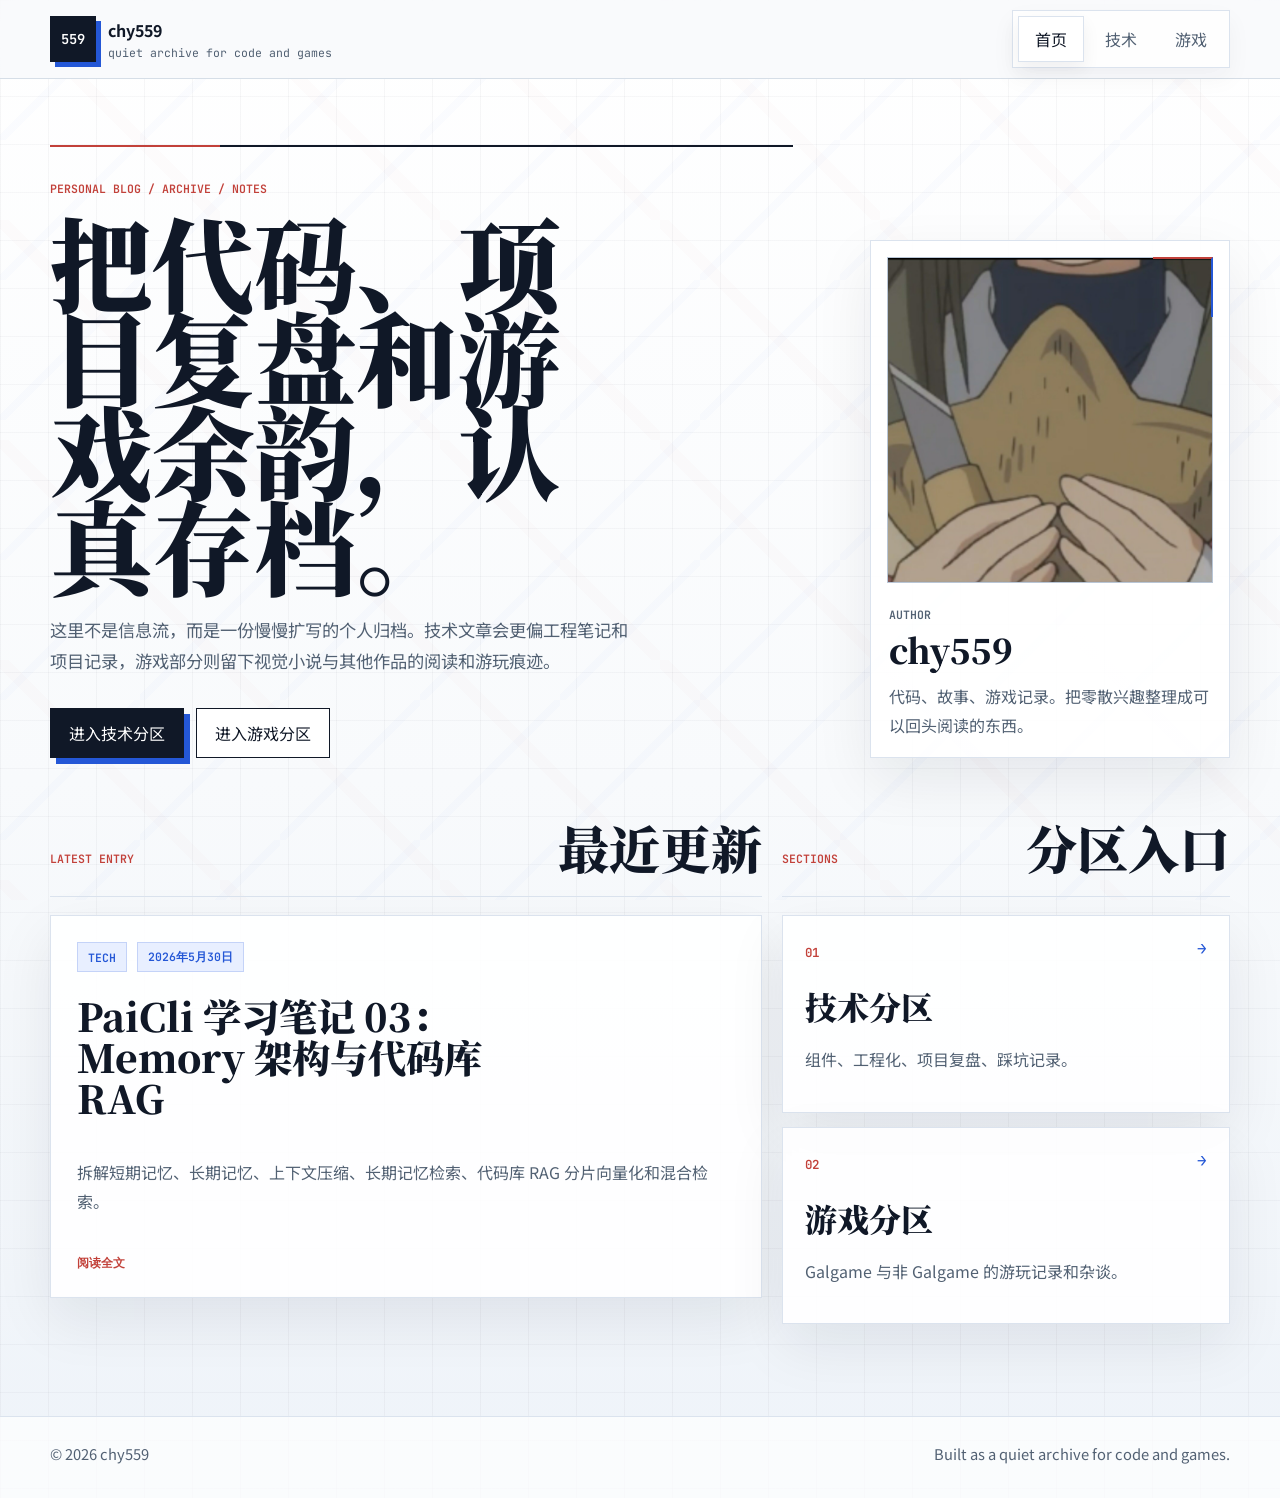
==== commit b58e6a68: "技术更新" ====
--- a/index.html
+++ b/index.html
@@ -10,7 +10,7 @@
       href="https://fonts.googleapis.com/css2?family=JetBrains+Mono:wght@400;500;600&family=Noto+Sans+SC:wght@400;500;700&family=Noto+Serif+SC:wght@500;600;700;900&display=swap"
       rel="stylesheet"
     />
-    <link rel="stylesheet" href="./styles.css?v=20260530b" />
+    <link rel="stylesheet" href="./styles.css?v=20260530f" />
   </head>
   <body>
     <div class="page-noise" aria-hidden="true"></div>
@@ -99,7 +99,23 @@
             <h1 id="tech-title">技术分区</h1>
             <p>记录能复用的经验、值得保留的实现细节，以及以后回头看仍然有价值的工程思路。</p>
           </div>
+          <div id="tech-collections" class="collection-grid" aria-live="polite"></div>
           <div class="article-list" data-category="tech" aria-live="polite"></div>
+        </div>
+      </section>
+
+      <section id="view-collection" class="view section-view" aria-live="polite">
+        <div class="shell">
+          <button class="back-button collection-back-button" type="button">
+            <span aria-hidden="true">←</span>
+            <span>返回技术分区</span>
+          </button>
+          <div class="page-head collection-page-head">
+            <p class="eyebrow" id="collection-eyebrow">Collection</p>
+            <h1 id="collection-title">集合</h1>
+            <p id="collection-summary"></p>
+          </div>
+          <div id="collection-list" class="article-list collection-list"></div>
         </div>
       </section>
 
@@ -152,6 +168,6 @@
       </div>
     </footer>
 
-    <script src="./script.js?v=20260530b"></script>
+    <script src="./script.js?v=20260530f"></script>
   </body>
 </html>
--- a/styles.css
+++ b/styles.css
@@ -104,7 +104,8 @@
 .back-button:focus-visible,
 .category-tile:focus-visible,
 .article-card:focus-visible,
-.featured-card:focus-visible {
+.featured-card:focus-visible,
+.collection-card:focus-visible {
   outline: 3px solid rgba(36, 87, 214, 0.28);
   outline-offset: 3px;
 }
@@ -511,6 +512,89 @@
   font-size: 2rem;
 }
 
+.collection-grid {
+  display: grid;
+  gap: 14px;
+  margin: 24px 0 26px;
+}
+
+.collection-grid:empty {
+  display: none;
+}
+
+.collection-grid-head {
+  display: flex;
+  align-items: end;
+  justify-content: space-between;
+  gap: 18px;
+  padding-bottom: 12px;
+  border-bottom: 1px solid var(--line);
+}
+
+.collection-grid-head .eyebrow {
+  margin: 0;
+}
+
+.collection-grid-head h2 {
+  margin: 0;
+  font-family: "Noto Serif SC", serif;
+  font-size: clamp(1.8rem, 4vw, 2.6rem);
+  font-weight: 900;
+}
+
+.collection-card {
+  position: relative;
+  display: grid;
+  gap: 14px;
+  min-height: 190px;
+  padding: 26px;
+  border: 1px solid var(--line);
+  background:
+    linear-gradient(90deg, rgba(36, 87, 214, 0.08) 0 4px, transparent 4px),
+    rgba(255, 255, 255, 0.92);
+  box-shadow: var(--shadow);
+  cursor: pointer;
+  transition:
+    border-color 180ms ease,
+    box-shadow 180ms ease,
+    background-color 180ms ease;
+}
+
+.collection-card:hover,
+.collection-card:focus-visible {
+  border-color: var(--line-strong);
+  background-color: var(--paper);
+  box-shadow: var(--shadow-strong);
+}
+
+.collection-count {
+  width: fit-content;
+  min-height: 30px;
+  padding: 6px 10px;
+  color: var(--red);
+  border: 1px solid rgba(194, 65, 58, 0.18);
+  background: var(--red-soft);
+  font-family: "JetBrains Mono", monospace;
+  font-size: 0.72rem;
+  font-weight: 600;
+  text-transform: uppercase;
+}
+
+.collection-card h3 {
+  margin: 0;
+  font-family: "Noto Serif SC", serif;
+  font-size: clamp(2.1rem, 5vw, 3.6rem);
+  font-weight: 900;
+  line-height: 0.98;
+}
+
+.collection-card p {
+  max-width: 68ch;
+  margin: 0;
+  color: var(--muted);
+  line-height: 1.75;
+}
+
 .section-view {
   padding: 28px 0 96px;
 }
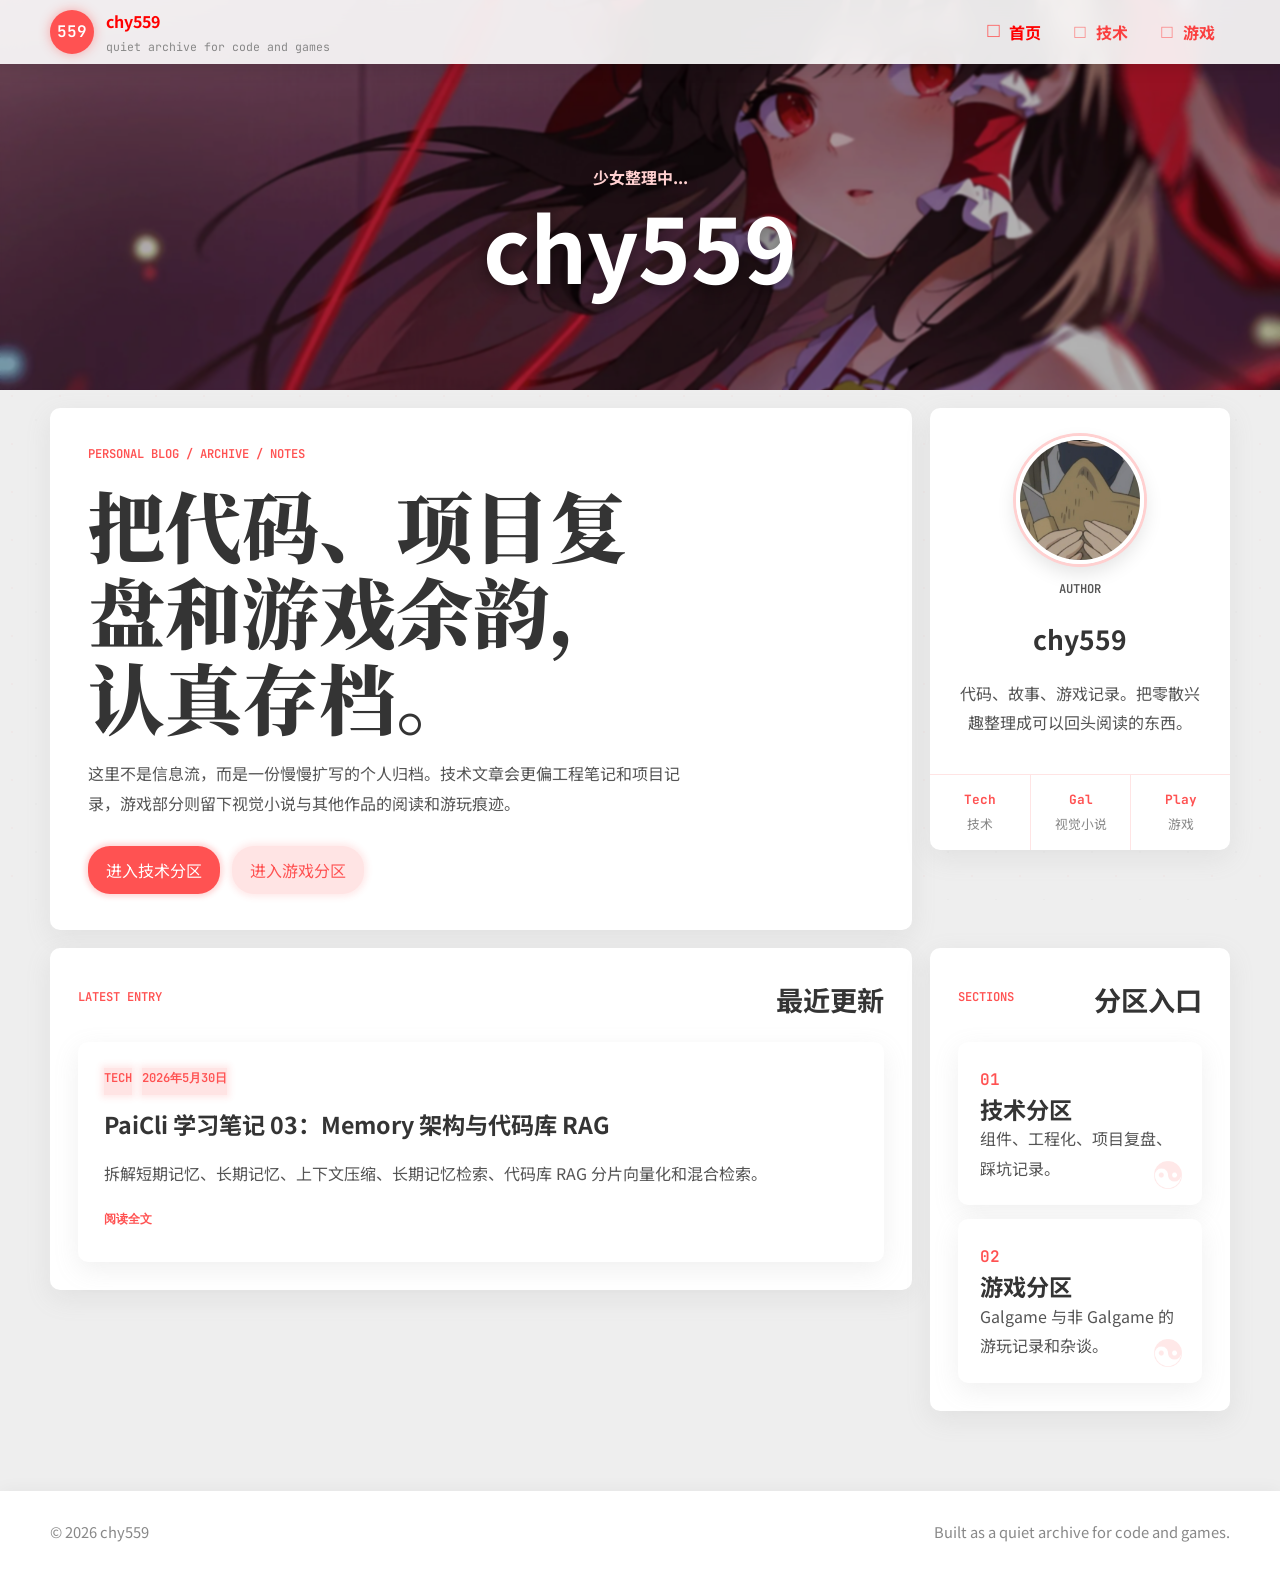
==== commit 40ac7ed1: "feat:修改样式" ====
--- a/index.html
+++ b/index.html
@@ -10,7 +10,7 @@
       href="https://fonts.googleapis.com/css2?family=JetBrains+Mono:wght@400;500;600&family=Noto+Sans+SC:wght@400;500;700&family=Noto+Serif+SC:wght@500;600;700;900&display=swap"
       rel="stylesheet"
     />
-    <link rel="stylesheet" href="./styles.css?v=20260530f" />
+    <link rel="stylesheet" href="./styles.css?v=20260601a" />
   </head>
   <body>
     <div class="page-noise" aria-hidden="true"></div>
@@ -34,6 +34,15 @@
     </header>
 
     <main>
+      <section class="banner" aria-label="博客横幅">
+        <img src="./assets/reference-banner.webp" alt="" fetchpriority="high" />
+        <div class="banner-mask"></div>
+        <div class="banner-title">
+          <p>少女整理中...</p>
+          <h1>chy559</h1>
+        </div>
+      </section>
+
       <section id="view-home" class="view view-active">
         <div class="shell hero-band">
           <div class="hero-copy">
@@ -57,6 +66,11 @@
                 <p class="label">author</p>
                 <h2>chy559</h2>
                 <p>代码、故事、游戏记录。把零散兴趣整理成可以回头阅读的东西。</p>
+              </div>
+              <div class="author-stats" aria-label="站点统计">
+                <span><strong>Tech</strong> 技术</span>
+                <span><strong>Gal</strong> 视觉小说</span>
+                <span><strong>Play</strong> 游戏</span>
               </div>
             </div>
           </aside>
@@ -168,6 +182,6 @@
       </div>
     </footer>
 
-    <script src="./script.js?v=20260530f"></script>
+    <script src="./script.js?v=20260601a"></script>
   </body>
 </html>
--- a/styles.css
+++ b/styles.css
@@ -1,20 +1,20 @@
 :root {
-  --bg: #f8fafc;
-  --paper: #ffffff;
-  --paper-soft: #f1f5f9;
-  --ink: #101827;
-  --muted: #526173;
-  --faint: #8a97a8;
-  --line: #dbe3ee;
-  --line-strong: #b9c6d6;
-  --blue: #2457d6;
-  --blue-soft: #e8efff;
-  --red: #c2413a;
-  --red-soft: #fff1ef;
-  --gold: #b9832f;
-  --shadow: 0 22px 55px rgba(16, 24, 39, 0.08);
-  --shadow-strong: 0 26px 70px rgba(16, 24, 39, 0.14);
-  --radius: 8px;
+  --red-0: #f00;
+  --red-1: #ff5252;
+  --red-2: #ff7c7c;
+  --red-3: #ffafaf;
+  --red-4: #ffd0d0;
+  --red-5: #ffe4e4;
+  --red-6: #fff3f3;
+  --bg: #eeeeee;
+  --wrap: #ffffff;
+  --ink: #343434;
+  --text: #555555;
+  --muted: #888888;
+  --line: var(--red-3);
+  --shadow: 0 8px 26px rgba(150, 150, 150, 0.14);
+  --shadow-red: 0 0 6px 3px rgba(255, 82, 82, 0.12);
+  --radius: 10px;
   --shell: 1180px;
 }
 
@@ -27,20 +27,18 @@
 }
 
 body {
+  min-height: 100vh;
   margin: 0;
-  min-height: 100vh;
-  color: var(--ink);
-  font-family: "Noto Sans SC", system-ui, sans-serif;
-  background:
-    linear-gradient(90deg, rgba(16, 24, 39, 0.035) 1px, transparent 1px),
-    linear-gradient(180deg, rgba(16, 24, 39, 0.03) 1px, transparent 1px),
-    linear-gradient(180deg, #ffffff 0%, var(--bg) 52%, #eef3f9 100%);
-  background-size: 48px 48px, 48px 48px, auto;
+  color: var(--text);
+  font-family: "Noto Sans SC", "Microsoft YaHei", sans-serif;
+  line-height: 1.75;
+  background: var(--bg);
+  -webkit-font-smoothing: antialiased;
 }
 
 body::selection {
   color: #fff;
-  background: var(--blue);
+  background: var(--red-1);
 }
 
 a {
@@ -61,26 +59,27 @@
   inset: 0;
   z-index: -1;
   pointer-events: none;
-  opacity: 0.32;
+  opacity: 0.2;
   background-image:
-    linear-gradient(135deg, transparent 0 48%, rgba(36, 87, 214, 0.06) 48% 52%, transparent 52%),
-    linear-gradient(45deg, transparent 0 48%, rgba(194, 65, 58, 0.045) 48% 52%, transparent 52%);
-  background-size: 140px 140px, 220px 220px;
+    radial-gradient(circle at 12px 12px, rgba(255, 82, 82, 0.16) 0 1px, transparent 1px),
+    radial-gradient(circle at 36px 36px, rgba(0, 0, 0, 0.08) 0 1px, transparent 1px);
+  background-size: 48px 48px;
 }
 
 .shell {
-  width: min(var(--shell), calc(100% - 40px));
+  width: min(var(--shell), calc(100% - 28px));
   margin: 0 auto;
 }
 
 .site-header {
-  position: sticky;
+  position: fixed;
   top: 0;
-  z-index: 20;
-  padding: 10px 0;
-  backdrop-filter: blur(18px);
-  background: rgba(248, 250, 252, 0.84);
-  border-bottom: 1px solid rgba(185, 198, 214, 0.54);
+  left: 0;
+  right: 0;
+  z-index: 40;
+  background: rgba(255, 255, 255, 0.9);
+  box-shadow: 0 0 15px 5px rgba(0, 0, 0, 0.1);
+  backdrop-filter: blur(12px);
 }
 
 .topbar {
@@ -88,13 +87,80 @@
   align-items: center;
   justify-content: space-between;
   gap: 24px;
+  min-height: 64px;
 }
 
 .brand {
   display: inline-flex;
   align-items: center;
   gap: 12px;
-  min-height: 48px;
+}
+
+.brand-mark {
+  display: grid;
+  width: 44px;
+  height: 44px;
+  place-items: center;
+  color: #fff;
+  font-family: "JetBrains Mono", monospace;
+  font-weight: 600;
+  background: var(--red-1);
+  border-radius: 50%;
+  box-shadow: 0 0 12px rgba(255, 82, 82, 0.45);
+}
+
+.brand-copy {
+  display: grid;
+  gap: 2px;
+}
+
+.brand-copy strong {
+  color: var(--red-0);
+  font-weight: 700;
+}
+
+.brand-copy span:last-child {
+  color: var(--muted);
+  font-family: "JetBrains Mono", monospace;
+  font-size: 0.72rem;
+}
+
+.main-nav {
+  display: flex;
+  align-items: center;
+  gap: 2px;
+}
+
+.main-nav a {
+  position: relative;
+  display: inline-flex;
+  align-items: center;
+  min-height: 64px;
+  padding: 0 15px;
+  color: var(--red-0);
+  font-weight: 700;
+  opacity: 0.72;
+  transition: 0.25s ease;
+}
+
+.main-nav a::before {
+  content: "◇";
+  margin-right: 7px;
+  color: var(--red-1);
+  font-size: 1rem;
+  transform: rotate(45deg);
+  transition: transform 0.25s ease;
+}
+
+.main-nav a:hover,
+.main-nav a.nav-active,
+.brand.nav-active {
+  opacity: 1;
+}
+
+.main-nav a:hover::before,
+.main-nav a.nav-active::before {
+  transform: rotate(135deg) scale(1.1);
 }
 
 .brand:focus-visible,
@@ -106,240 +172,218 @@
 .article-card:focus-visible,
 .featured-card:focus-visible,
 .collection-card:focus-visible {
-  outline: 3px solid rgba(36, 87, 214, 0.28);
+  outline: 3px solid rgba(255, 82, 82, 0.3);
   outline-offset: 3px;
 }
 
-.brand-mark {
-  display: grid;
-  width: 46px;
-  height: 46px;
-  place-items: center;
+.banner {
+  position: relative;
+  min-height: 390px;
+  height: 38vh;
+  overflow: hidden;
+  background: #ddd;
+}
+
+.banner img {
+  position: absolute;
+  inset: 0;
+  width: 100%;
+  height: 100%;
+  object-fit: cover;
+}
+
+.banner-mask {
+  position: absolute;
+  inset: 0;
+  background: rgba(0, 0, 0, 0.3);
+  backdrop-filter: blur(1px);
+}
+
+.banner-title {
+  position: absolute;
+  inset: 0;
+  display: grid;
+  place-content: center;
+  padding-top: 64px;
   color: #fff;
-  background: var(--ink);
-  border: 1px solid var(--ink);
+  text-align: center;
+  text-shadow: 0 3px 16px rgba(0, 0, 0, 0.48);
+}
+
+.banner-title p {
+  margin: 0 0 10px;
+  color: var(--red-4);
+  font-weight: 700;
+  letter-spacing: 0;
+}
+
+.banner-title h1 {
+  margin: 0;
+  font-size: clamp(3rem, 7vw, 6.2rem);
+  line-height: 1;
+}
+
+.view {
+  display: none;
+}
+
+.view-active {
+  display: block;
+}
+
+.hero-band,
+.home-grid,
+.page-head {
+  display: grid;
+  grid-template-columns: minmax(0, 1fr) 300px;
+  gap: 18px;
+  align-items: start;
+}
+
+.hero-band {
+  padding: 18px 0 0;
+}
+
+.hero-copy,
+.section-panel,
+.author-card,
+.article-card,
+.collection-card,
+.article-layout,
+.empty-state,
+.featured-card {
+  background: var(--wrap);
+  border-radius: var(--radius);
+  box-shadow: var(--shadow);
+  transition: 0.25s ease;
+}
+
+.hero-copy {
+  min-height: 330px;
+  padding: 36px 38px;
+}
+
+.hero-copy h1,
+.page-head h1,
+.article-hero h1 {
+  margin: 0;
+  color: var(--ink);
+  font-family: "Noto Serif SC", serif;
+  font-weight: 900;
+  line-height: 1.12;
+  letter-spacing: 0;
+}
+
+.hero-copy h1 {
+  max-width: 12ch;
+  font-size: clamp(2.6rem, 6vw, 5.6rem);
+}
+
+.eyebrow,
+.label,
+.article-tag,
+.article-card-meta span,
+.meta-chip,
+.featured-link,
+.collection-count {
+  color: var(--red-1);
   font-family: "JetBrains Mono", monospace;
-  font-size: 0.86rem;
+  font-size: 0.76rem;
   font-weight: 600;
-  box-shadow: 5px 5px 0 var(--blue);
-}
-
-.brand-copy {
-  display: grid;
-  gap: 3px;
-}
-
-.brand-copy strong {
-  font-size: 1rem;
-  font-weight: 700;
-}
-
-.brand-copy span:last-child {
-  color: var(--muted);
-  font-family: "JetBrains Mono", monospace;
-  font-size: 0.72rem;
-}
-
-.main-nav {
-  display: inline-flex;
-  align-items: center;
-  gap: 4px;
-  padding: 5px;
-  border: 1px solid var(--line);
-  background: rgba(255, 255, 255, 0.78);
-  box-shadow: 0 10px 25px rgba(16, 24, 39, 0.045);
-}
-
-.main-nav a,
+  letter-spacing: 0;
+  text-transform: uppercase;
+}
+
+.eyebrow,
+.label {
+  margin: 0 0 16px;
+}
+
+.hero-text,
+.page-head p,
+.author-meta p,
+.featured-card p,
+.category-tile p,
+.article-card p,
+.article-summary,
+.article-content p,
+.article-content li,
+.article-content blockquote,
+.empty-state p,
+.collection-card p {
+  color: var(--text);
+  line-height: 1.85;
+}
+
+.hero-text {
+  max-width: 66ch;
+  margin: 20px 0 0;
+}
+
+.hero-actions {
+  display: flex;
+  flex-wrap: wrap;
+  gap: 12px;
+  margin-top: 28px;
+}
+
+.button,
 .subnav button,
 .back-button {
   display: inline-flex;
   align-items: center;
   justify-content: center;
-  min-height: 44px;
-  padding: 10px 16px;
-  border: 1px solid transparent;
-  color: var(--muted);
-  background: transparent;
+  min-height: 42px;
+  padding: 10px 18px;
+  border: 0;
+  border-radius: 22px;
   cursor: pointer;
-  transition:
-    color 180ms ease,
-    border-color 180ms ease,
-    background-color 180ms ease,
-    box-shadow 180ms ease;
-}
-
-.main-nav a:hover,
-.main-nav a.nav-active,
+  transition: 0.22s ease;
+}
+
+.button-primary,
+.subnav button.subnav-active {
+  color: #fff;
+  background: var(--red-1);
+  box-shadow: 0 0 5px 3px rgba(255, 82, 82, 0.22);
+}
+
+.button-secondary,
+.subnav button,
+.back-button,
+.meta-chip,
+.article-date-link,
+.article-category-link {
+  color: var(--red-1);
+  background: var(--red-5);
+  box-shadow: var(--shadow-red);
+}
+
+.button:hover,
 .subnav button:hover,
-.subnav button.subnav-active,
 .back-button:hover {
-  color: var(--ink);
-  border-color: var(--line);
-  background: var(--paper);
-  box-shadow: 0 8px 18px rgba(16, 24, 39, 0.06);
-}
-
-.view {
-  display: none;
-}
-
-.view-active {
-  display: block;
-}
-
-.hero-band {
-  display: grid;
-  grid-template-columns: minmax(0, 1fr) 360px;
-  gap: clamp(30px, 6vw, 86px);
-  align-items: end;
-  min-height: 620px;
-  padding: 66px 0 42px;
-}
-
-.hero-copy {
-  position: relative;
-  padding-top: 34px;
-  border-top: 2px solid var(--ink);
-}
-
-.hero-copy::before {
-  position: absolute;
-  top: -2px;
-  left: 0;
-  width: 170px;
-  height: 2px;
-  content: "";
-  background: var(--red);
-}
-
-.hero-copy h1,
-.page-head h1,
-.article-hero h1 {
-  margin: 0;
-  font-family: "Noto Serif SC", serif;
-  font-weight: 900;
-  letter-spacing: 0;
-  text-wrap: balance;
-}
-
-.hero-copy h1 {
-  max-width: 10.5ch;
-  font-size: clamp(3.8rem, 8vw, 7.5rem);
-  line-height: 0.92;
-}
-
-.eyebrow,
-.label,
-.article-tag,
-.article-card-meta span,
-.meta-chip,
-.featured-link {
-  font-family: "JetBrains Mono", monospace;
-  font-size: 0.72rem;
-  font-weight: 600;
-  letter-spacing: 0;
-  text-transform: uppercase;
-}
-
-.eyebrow,
-.label {
-  margin: 0 0 18px;
-  color: var(--red);
-}
-
-.hero-text,
-.page-head p,
-.author-meta p,
-.feature-slot p,
-.category-tile p,
-.article-card p,
-.article-summary,
-.article-content p,
-.article-content li,
-.article-content blockquote {
-  color: var(--muted);
-  line-height: 1.78;
-}
-
-.hero-text {
-  max-width: 58ch;
-  margin: 24px 0 0;
-  font-size: 1.08rem;
-}
-
-.hero-actions {
-  display: flex;
-  flex-wrap: wrap;
-  gap: 12px;
-  margin-top: 32px;
-}
-
-.button {
-  display: inline-flex;
-  align-items: center;
-  justify-content: center;
-  min-height: 48px;
-  padding: 12px 18px;
-  border: 1px solid var(--ink);
-  transition:
-    background-color 180ms ease,
-    color 180ms ease,
-    border-color 180ms ease,
-    box-shadow 180ms ease;
-}
-
-.button-primary {
-  color: #fff;
-  background: var(--ink);
-  box-shadow: 6px 6px 0 var(--blue);
-}
-
-.button-primary:hover {
-  box-shadow: 6px 6px 0 var(--red);
-}
-
-.button-secondary {
-  background: var(--paper);
-}
-
-.button-secondary:hover {
-  color: var(--blue);
-  border-color: var(--blue);
-}
-
-.author-card,
-.featured-card,
-.article-card,
-.article-layout,
-.empty-state,
-.category-tile {
-  border: 1px solid var(--line);
-  background: rgba(255, 255, 255, 0.88);
-  box-shadow: var(--shadow);
+  transform: translateY(-2px);
+  box-shadow: 0 8px 20px rgba(255, 82, 82, 0.22);
+}
+
+.hero-aside {
+  position: sticky;
+  top: 82px;
 }
 
 .author-card {
-  position: relative;
-  padding: 16px;
-}
-
-.author-card::before {
-  position: absolute;
-  top: 16px;
-  right: 16px;
-  width: 58px;
-  height: 58px;
-  content: "";
-  border-top: 2px solid var(--red);
-  border-right: 2px solid var(--blue);
+  overflow: hidden;
+  text-align: center;
 }
 
 .avatar-frame {
+  width: 128px;
+  height: 128px;
+  margin: 28px auto 14px;
   overflow: hidden;
-  aspect-ratio: 1;
-  border: 1px solid var(--line-strong);
-  background: var(--paper-soft);
+  border: 4px solid #fff;
+  border-radius: 50%;
+  box-shadow: 0 0 0 3px var(--red-4), 0 8px 20px rgba(0, 0, 0, 0.12);
 }
 
 .avatar-frame img {
@@ -350,26 +394,44 @@
 }
 
 .author-meta {
-  margin-top: 18px;
-  padding: 4px 2px 2px;
+  padding: 0 24px 20px;
 }
 
 .author-meta h2 {
-  margin: 0 0 8px;
-  font-family: "Noto Serif SC", serif;
-  font-size: 2.1rem;
-  font-weight: 900;
-}
-
-.author-meta p {
   margin: 0;
+  color: var(--ink);
+  font-size: 1.65rem;
+}
+
+.author-stats {
+  display: grid;
+  grid-template-columns: repeat(3, 1fr);
+  border-top: 1px solid var(--red-5);
+}
+
+.author-stats span {
+  display: grid;
+  gap: 2px;
+  padding: 14px 8px;
+  color: var(--muted);
+  font-size: 0.8rem;
+}
+
+.author-stats span + span {
+  border-left: 1px solid var(--red-5);
+}
+
+.author-stats strong {
+  color: var(--red-1);
+  font-family: "JetBrains Mono", monospace;
 }
 
 .home-grid {
-  display: grid;
-  grid-template-columns: minmax(0, 1.35fr) minmax(300px, 0.85fr);
-  gap: 20px;
-  padding: 10px 0 92px;
+  padding: 18px 0 80px;
+}
+
+.section-panel {
+  padding: 28px;
 }
 
 .section-head {
@@ -378,362 +440,237 @@
   justify-content: space-between;
   gap: 18px;
   margin-bottom: 18px;
-  padding-bottom: 12px;
-  border-bottom: 1px solid var(--line);
-}
-
-.section-head h2 {
+}
+
+.section-head h2,
+.empty-state h2 {
   margin: 0;
-  font-family: "Noto Serif SC", serif;
-  font-size: clamp(2rem, 4vw, 3.2rem);
-  font-weight: 900;
-}
-
-.feature-slot,
-.category-links {
-  min-height: 280px;
-}
-
-.featured-card,
-.empty-state {
-  min-height: 280px;
+  color: var(--ink);
+  font-size: 1.7rem;
+}
+
+.feature-slot {
+  min-height: 220px;
+}
+
+.featured-card {
+  position: relative;
+  display: grid;
+  gap: 14px;
+  min-height: 220px;
   padding: 26px;
-}
-
-.featured-card {
-  display: grid;
-  grid-template-columns: 220px minmax(0, 1fr);
-  gap: 24px;
   cursor: pointer;
-  transition:
-    border-color 180ms ease,
-    box-shadow 180ms ease,
-    background-color 180ms ease;
-}
-
-.featured-card-text {
-  grid-template-columns: 1fr;
-  align-content: space-between;
 }
 
 .featured-card:hover,
 .article-card:hover,
+.collection-card:hover,
 .category-tile:hover {
-  border-color: var(--line-strong);
-  background: var(--paper);
-  box-shadow: var(--shadow-strong);
+  transform: translateY(-3px);
+  box-shadow: 0 14px 34px rgba(150, 150, 150, 0.2);
+}
+
+.featured-card-media {
+  grid-template-columns: 220px minmax(0, 1fr);
+  align-items: center;
 }
 
 .featured-image {
-  grid-row: span 4;
   width: 100%;
-  height: 100%;
-  min-height: 220px;
+  height: 160px;
   object-fit: cover;
-  border: 1px solid var(--line);
-  background: var(--paper-soft);
+  border-radius: var(--radius);
 }
 
 .featured-meta,
 .article-card-meta,
-.article-card-tail,
 .article-meta-row {
   display: flex;
   flex-wrap: wrap;
   gap: 10px;
 }
 
-.meta-chip {
-  display: inline-flex;
+.featured-card h3,
+.category-tile h3,
+.collection-card h3 {
+  margin: 0;
+  color: var(--ink);
+  font-size: 1.45rem;
+  line-height: 1.3;
+}
+
+.featured-card p,
+.collection-card p,
+.category-tile p {
+  margin: 0;
+}
+
+.category-links,
+.collection-grid {
+  display: grid;
+  gap: 14px;
+}
+
+.category-tile,
+.collection-card {
+  position: relative;
+  min-height: 156px;
+  padding: 22px;
+  overflow: hidden;
+  background: #fff;
+  border-radius: var(--radius);
+  box-shadow: var(--shadow);
+  cursor: pointer;
+}
+
+.category-tile::after,
+.collection-card::after,
+.article-card::after {
+  position: absolute;
+  right: 18px;
+  bottom: 14px;
+  width: 32px;
+  height: 32px;
+  content: "";
+  background: url("./assets/taichi.png") center / contain no-repeat;
+  opacity: 0.13;
+  transition: 0.3s ease;
+}
+
+.category-tile:hover::after,
+.collection-card:hover::after,
+.article-card:hover::after {
+  opacity: 0.25;
+  transform: rotate(90deg);
+}
+
+.tile-index {
+  color: var(--red-1);
+  font-family: "JetBrains Mono", monospace;
+  font-weight: 600;
+}
+
+.section-view,
+.article-view {
+  padding: 18px 0 90px;
+}
+
+.page-head {
+  margin-bottom: 18px;
+  padding: 34px 38px;
+  background: var(--wrap);
+  border-radius: var(--radius);
+  box-shadow: var(--shadow);
+}
+
+.page-head h1 {
+  grid-column: 1 / -1;
+  font-size: clamp(2.5rem, 6vw, 4.8rem);
+}
+
+.page-head p:last-child {
+  max-width: 70ch;
+  margin: 0;
+}
+
+.collection-page-head {
+  display: block;
+}
+
+.subnav {
+  display: flex;
+  width: fit-content;
+  gap: 10px;
+  margin: 0 0 18px;
+  padding: 10px;
+  background: #fff;
+  border-radius: 999px;
+  box-shadow: var(--shadow);
+}
+
+.article-list {
+  display: grid;
+  gap: 18px;
+}
+
+.article-card {
+  position: relative;
+  display: grid;
+  grid-template-columns: minmax(0, 1fr) 150px;
+  gap: 22px;
   align-items: center;
-  min-height: 30px;
-  padding: 6px 10px;
-  color: var(--blue);
-  border: 1px solid rgba(36, 87, 214, 0.18);
-  background: var(--blue-soft);
-}
-
-.featured-card h3,
-.empty-state h2,
-.category-tile h3,
+  min-height: 178px;
+  padding: 26px 34px;
+  cursor: pointer;
+}
+
 .article-card h2 {
-  margin: 0;
+  margin: 14px 0 0;
+  color: var(--ink);
   font-family: "Noto Serif SC", serif;
-  font-weight: 900;
-  letter-spacing: 0;
-}
-
-.featured-card h3 {
-  max-width: 18ch;
-  font-size: clamp(1.9rem, 3vw, 3rem);
-  line-height: 1.06;
-}
-
-.featured-link {
-  align-self: end;
-  color: var(--red);
-}
-
-.category-links {
-  display: grid;
-  gap: 14px;
-}
-
-.category-tile {
-  position: relative;
-  min-height: 132px;
-  padding: 22px;
-  cursor: pointer;
-  transition:
-    border-color 180ms ease,
-    box-shadow 180ms ease,
-    background-color 180ms ease;
-}
-
-.category-tile::after {
-  position: absolute;
-  top: 22px;
-  right: 22px;
-  content: "→";
-  color: var(--blue);
-  font-family: "JetBrains Mono", monospace;
-}
-
-.tile-index {
-  display: inline-block;
-  margin-bottom: 22px;
-  color: var(--red);
+  font-size: clamp(1.65rem, 3.4vw, 2.45rem);
+  line-height: 1.18;
+}
+
+.article-card p {
+  max-width: 70ch;
+  margin: 10px 0 0;
+}
+
+.article-card-tail {
+  display: grid;
+  justify-items: end;
+  gap: 12px;
+  color: var(--muted);
   font-family: "JetBrains Mono", monospace;
   font-size: 0.78rem;
-  font-weight: 600;
-}
-
-.category-tile h3 {
-  font-size: 2rem;
-}
-
-.collection-grid {
-  display: grid;
-  gap: 14px;
-  margin: 24px 0 26px;
-}
-
-.collection-grid:empty {
-  display: none;
-}
-
-.collection-grid-head {
-  display: flex;
-  align-items: end;
-  justify-content: space-between;
-  gap: 18px;
-  padding-bottom: 12px;
-  border-bottom: 1px solid var(--line);
-}
-
-.collection-grid-head .eyebrow {
-  margin: 0;
-}
-
-.collection-grid-head h2 {
-  margin: 0;
-  font-family: "Noto Serif SC", serif;
-  font-size: clamp(1.8rem, 4vw, 2.6rem);
-  font-weight: 900;
-}
-
-.collection-card {
-  position: relative;
-  display: grid;
-  gap: 14px;
-  min-height: 190px;
-  padding: 26px;
-  border: 1px solid var(--line);
-  background:
-    linear-gradient(90deg, rgba(36, 87, 214, 0.08) 0 4px, transparent 4px),
-    rgba(255, 255, 255, 0.92);
-  box-shadow: var(--shadow);
-  cursor: pointer;
-  transition:
-    border-color 180ms ease,
-    box-shadow 180ms ease,
-    background-color 180ms ease;
-}
-
-.collection-card:hover,
-.collection-card:focus-visible {
-  border-color: var(--line-strong);
-  background-color: var(--paper);
-  box-shadow: var(--shadow-strong);
-}
-
-.collection-count {
-  width: fit-content;
-  min-height: 30px;
-  padding: 6px 10px;
-  color: var(--red);
-  border: 1px solid rgba(194, 65, 58, 0.18);
-  background: var(--red-soft);
-  font-family: "JetBrains Mono", monospace;
-  font-size: 0.72rem;
-  font-weight: 600;
-  text-transform: uppercase;
-}
-
-.collection-card h3 {
-  margin: 0;
-  font-family: "Noto Serif SC", serif;
-  font-size: clamp(2.1rem, 5vw, 3.6rem);
-  font-weight: 900;
-  line-height: 0.98;
-}
-
-.collection-card p {
-  max-width: 68ch;
-  margin: 0;
-  color: var(--muted);
-  line-height: 1.75;
-}
-
-.section-view {
-  padding: 28px 0 96px;
-}
-
-.page-head {
-  display: grid;
-  grid-template-columns: minmax(0, 0.9fr) minmax(280px, 0.5fr);
-  gap: 40px;
-  align-items: end;
-  padding: 58px 0 34px;
-  border-bottom: 1px solid var(--line);
-}
-
-.page-head h1 {
-  font-size: clamp(3.4rem, 7vw, 6rem);
-  line-height: 0.94;
-}
-
-.page-head p {
-  margin: 0;
-  max-width: 48ch;
-}
-
-.subnav {
-  display: inline-flex;
-  gap: 6px;
-  margin: 24px 0 20px;
-  padding: 5px;
-  border: 1px solid var(--line);
-  background: rgba(255, 255, 255, 0.8);
-}
-
-.article-list {
-  display: grid;
-  gap: 12px;
-  margin-top: 22px;
-}
-
-.article-card {
-  display: grid;
-  grid-template-columns: minmax(0, 1fr) 160px;
-  gap: 28px;
-  align-items: end;
-  min-height: 162px;
-  padding: 26px;
-  cursor: pointer;
-  transition:
-    border-color 180ms ease,
-    box-shadow 180ms ease,
-    background-color 180ms ease;
-}
-
-.article-card-main {
-  min-width: 0;
-}
-
-.article-card-meta span:last-child,
-.article-card-tail span:first-child {
-  color: var(--faint);
-}
-
-.article-tag {
-  color: var(--blue);
-}
-
-.article-card h2 {
-  margin-top: 14px;
-  font-size: clamp(1.85rem, 4vw, 2.55rem);
-  line-height: 1.08;
-}
-
-.article-card p {
-  margin: 10px 0 0;
-  max-width: 68ch;
-}
-
-.article-card-tail {
-  align-items: center;
-  justify-content: flex-end;
-  min-width: 130px;
-  font-family: "JetBrains Mono", monospace;
-  font-size: 0.78rem;
 }
 
 .tail-arrow {
-  color: var(--red);
-  font-size: 1.2rem;
+  display: grid;
+  width: 38px;
+  height: 38px;
+  place-items: center;
+  color: #fff;
+  background: var(--red-1);
+  border-radius: 50%;
 }
 
 .hidden {
   display: none;
 }
 
-.article-view {
-  padding: 32px 0 104px;
+.back-button {
+  gap: 8px;
+  margin-bottom: 18px;
 }
 
 .article-shell {
-  max-width: 1040px;
-}
-
-.back-button {
-  gap: 10px;
-  margin-bottom: 18px;
-  border-color: var(--line);
-  background: rgba(255, 255, 255, 0.78);
+  max-width: 980px;
 }
 
 .article-layout {
-  padding: clamp(28px, 5vw, 58px);
-  background:
-    linear-gradient(90deg, rgba(36, 87, 214, 0.08) 0 3px, transparent 3px),
-    var(--paper);
+  overflow: hidden;
 }
 
 .article-hero {
-  padding-bottom: 30px;
-  border-bottom: 1px solid var(--line);
+  padding: clamp(28px, 5vw, 48px);
+  border-bottom: 1px solid var(--red-5);
 }
 
 .article-hero h1 {
-  margin-top: 12px;
-  max-width: 13ch;
-  font-size: clamp(3rem, 7vw, 5.6rem);
-  line-height: 0.96;
+  max-width: 14ch;
+  font-size: clamp(2.4rem, 6vw, 4.8rem);
 }
 
 .article-summary {
-  max-width: 62ch;
-  margin: 20px 0 0;
-}
-
-.article-meta-row {
-  margin-top: 20px;
+  max-width: 68ch;
+  margin: 18px 0 0;
 }
 
 .article-content {
-  max-width: 740px;
-  padding-top: 34px;
+  max-width: 820px;
+  padding: 10px clamp(24px, 5vw, 48px) 48px;
 }
 
 .article-content > *:first-child {
@@ -743,21 +680,44 @@
 .article-content h2,
 .article-content h3,
 .article-content h4 {
-  margin: 44px 0 14px;
+  position: relative;
+  margin: 44px 0 22px;
+  color: var(--ink);
   font-family: "Noto Serif SC", serif;
-  font-weight: 900;
-  line-height: 1.12;
+  line-height: 1.25;
 }
 
 .article-content h2 {
-  font-size: 2.35rem;
+  font-size: 1.7rem;
+}
+
+.article-content h2::before {
+  position: absolute;
+  bottom: -12px;
+  left: 0;
+  width: 100%;
+  content: "";
+  border-bottom: 1px solid #eee;
+}
+
+.article-content h2::after {
+  position: absolute;
+  bottom: -15px;
+  left: 0;
+  width: 1.2em;
+  height: 7px;
+  content: "";
+  background: var(--red-1);
+  border-radius: 10px;
+  box-shadow: 0 2px 12px rgba(255, 78, 78, 0.6);
+  transition: 0.3s;
+}
+
+.article-content h2:hover::after {
+  width: 3em;
 }
 
 .article-content h3 {
-  font-size: 1.85rem;
-}
-
-.article-content h4 {
   font-size: 1.35rem;
 }
 
@@ -765,26 +725,21 @@
 .article-content ul,
 .article-content blockquote,
 .article-content pre {
-  margin: 17px 0;
+  margin: 1.55em 0;
 }
 
 .article-content ul {
-  padding-left: 1.25rem;
-}
-
-.article-content li + li {
-  margin-top: 8px;
+  padding-left: 1.3rem;
 }
 
 .article-content a {
-  color: var(--blue);
+  color: var(--red-1);
   text-decoration: underline;
-  text-decoration-thickness: 1px;
   text-underline-offset: 3px;
 }
 
 .article-media {
-  margin: 0 0 30px;
+  margin: 0 0 28px;
 }
 
 .article-media img,
@@ -792,16 +747,15 @@
   display: block;
   width: 100%;
   height: auto;
-  border: 1px solid var(--line);
-  background: var(--paper-soft);
+  border-radius: var(--radius);
   box-shadow: var(--shadow);
 }
 
 .article-content code {
-  padding: 0.14em 0.42em;
-  border: 1px solid rgba(36, 87, 214, 0.18);
-  color: var(--blue);
-  background: var(--blue-soft);
+  padding: 0.12em 0.42em;
+  color: var(--red-1);
+  background: var(--red-6);
+  border-radius: 4px;
   font-family: "JetBrains Mono", monospace;
   font-size: 0.92em;
 }
@@ -809,33 +763,38 @@
 .article-content pre {
   overflow-x: auto;
   padding: 18px;
-  border: 1px solid #263247;
-  background: #111827;
+  background: #f5f5f5;
+  border-radius: var(--radius);
 }
 
 .article-content pre code {
   padding: 0;
-  border: 0;
-  color: #f8fafc;
+  color: #444;
   background: transparent;
 }
 
 .article-content blockquote {
   padding: 14px 18px;
-  border-left: 3px solid var(--red);
-  background: var(--red-soft);
+  color: var(--text);
+  background: var(--red-6);
+  border-left: 4px solid var(--red-1);
+}
+
+.empty-state {
+  min-height: 180px;
+  padding: 28px;
 }
 
 .site-footer {
-  border-top: 1px solid var(--line);
-  background: rgba(255, 255, 255, 0.7);
+  background: #fff;
+  box-shadow: 0 -2px 16px rgba(0, 0, 0, 0.04);
 }
 
 .footer-row {
   display: flex;
   justify-content: space-between;
   gap: 16px;
-  padding: 26px 0 34px;
+  padding: 28px 0;
   color: var(--muted);
   font-size: 0.92rem;
 }
@@ -845,13 +804,9 @@
   overflow: hidden;
   min-height: 220px;
   background:
-    linear-gradient(
-      90deg,
-      rgba(241, 245, 249, 0.7) 0%,
-      rgba(255, 255, 255, 0.95) 50%,
-      rgba(241, 245, 249, 0.7) 100%
-    );
+    linear-gradient(90deg, rgba(255, 228, 228, 0.55), rgba(255, 255, 255, 0.92), rgba(255, 228, 228, 0.55));
   background-size: 240% 100%;
+  border-radius: var(--radius);
   animation: shimmer 1.6s linear infinite;
 }
 
@@ -871,31 +826,18 @@
     grid-template-columns: 1fr;
   }
 
-  .hero-band {
-    min-height: auto;
-  }
-
-  .hero-copy h1,
-  .article-hero h1 {
-    max-width: none;
-  }
-
   .hero-aside {
-    max-width: 380px;
-  }
-
-  .featured-card {
+    position: static;
+  }
+
+  .featured-card-media {
     grid-template-columns: 1fr;
-  }
-
-  .featured-image {
-    max-height: 320px;
   }
 }
 
 @media (max-width: 760px) {
   .shell {
-    width: min(var(--shell), calc(100% - 28px));
+    width: min(var(--shell), calc(100% - 20px));
   }
 
   .topbar,
@@ -904,45 +846,63 @@
     flex-direction: column;
   }
 
+  .topbar {
+    padding: 8px 0;
+  }
+
   .main-nav {
     width: 100%;
     justify-content: space-between;
   }
 
   .main-nav a {
-    flex: 1 1 0;
-    padding-inline: 10px;
+    flex: 1;
+    justify-content: center;
+    min-height: 44px;
+    padding: 0 8px;
   }
 
   .brand-copy span:last-child {
     display: none;
   }
 
-  .hero-band {
-    padding-top: 40px;
-  }
-
-  .section-head {
-    align-items: flex-start;
-    flex-direction: column;
+  .banner {
+    min-height: 310px;
+  }
+
+  .banner-title {
+    padding-top: 108px;
+  }
+
+  .hero-copy,
+  .section-panel,
+  .page-head,
+  .article-card {
+    padding: 24px;
+  }
+
+  .hero-copy h1,
+  .page-head h1,
+  .article-hero h1 {
+    max-width: none;
   }
 
   .article-card {
     grid-template-columns: 1fr;
-    align-items: start;
   }
 
   .article-card-tail {
+    display: flex;
     justify-content: space-between;
     width: 100%;
   }
 
-  .article-content h2 {
-    font-size: 2rem;
-  }
-
-  .article-content h3 {
-    font-size: 1.55rem;
+  .subnav {
+    width: 100%;
+  }
+
+  .subnav button {
+    flex: 1;
   }
 }
 
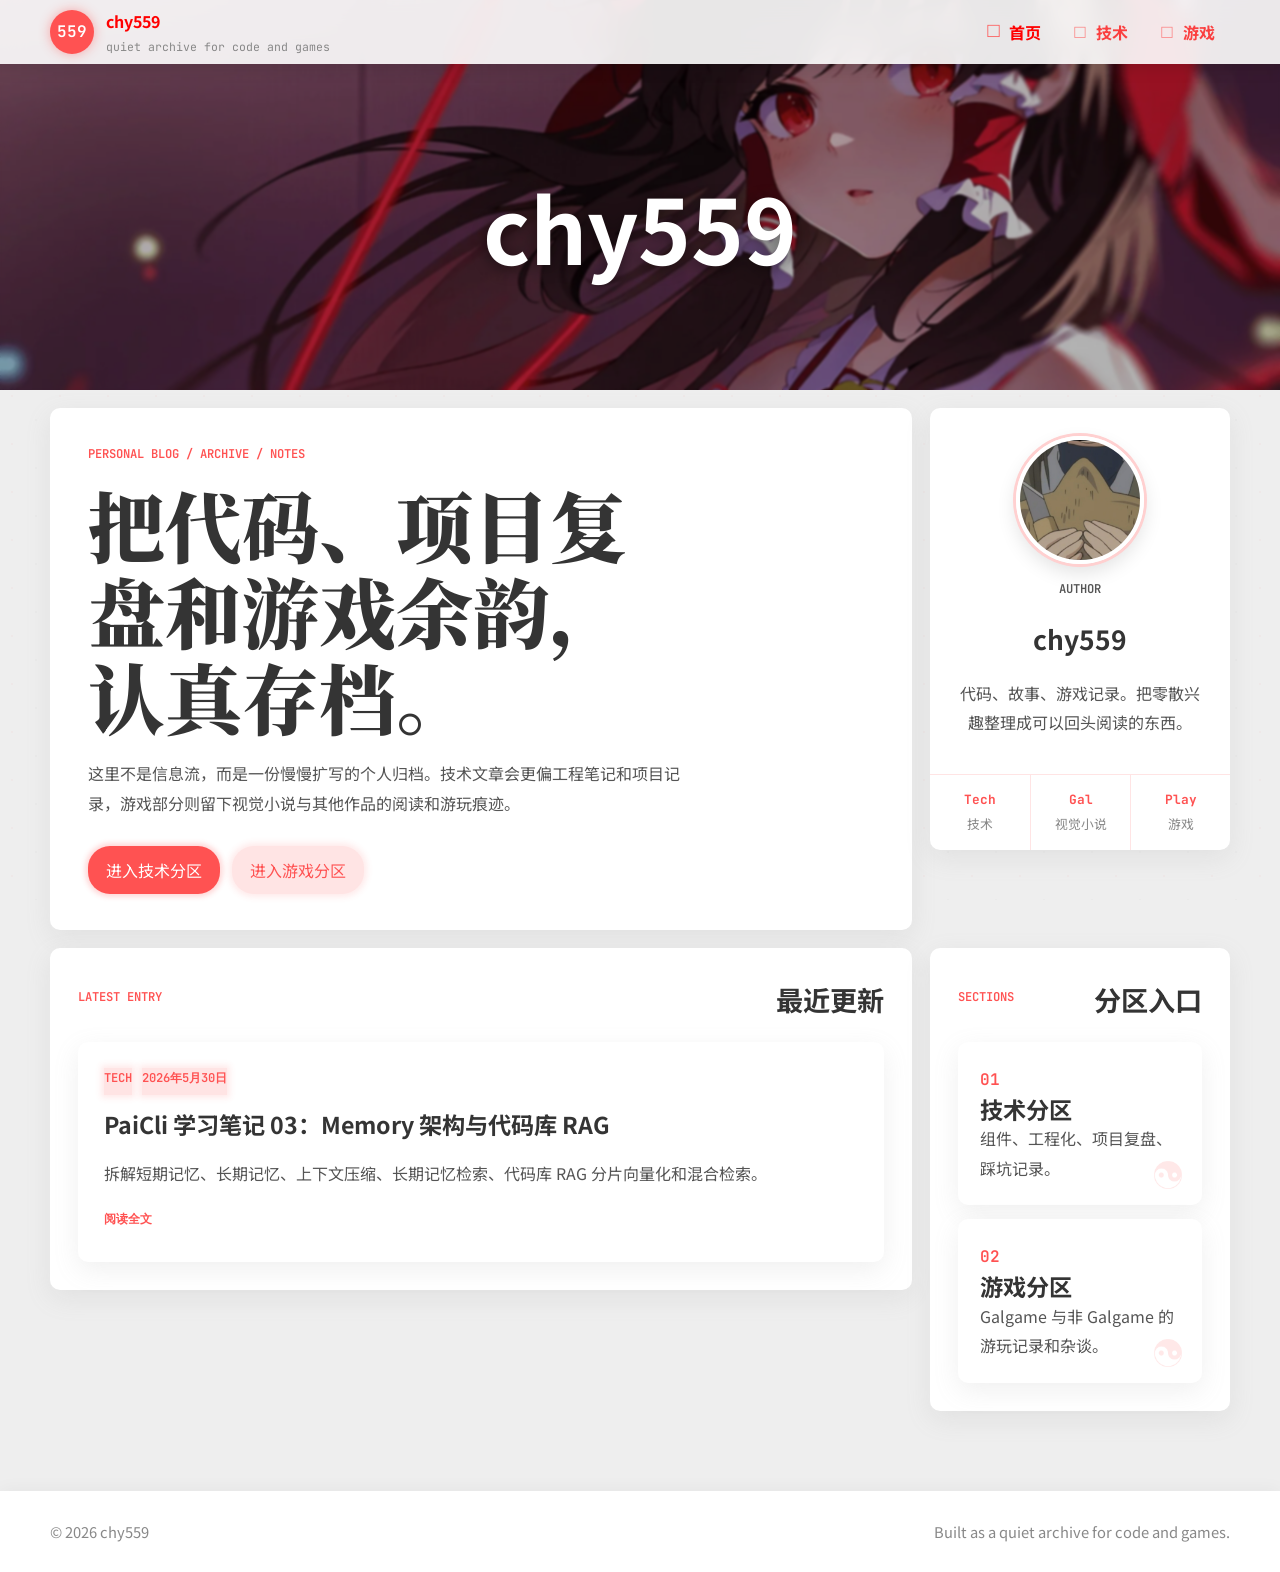
==== commit ed519640: "fix：修改主页" ====
--- a/index.html
+++ b/index.html
@@ -38,7 +38,6 @@
         <img src="./assets/reference-banner.webp" alt="" fetchpriority="high" />
         <div class="banner-mask"></div>
         <div class="banner-title">
-          <p>少女整理中...</p>
           <h1>chy559</h1>
         </div>
       </section>
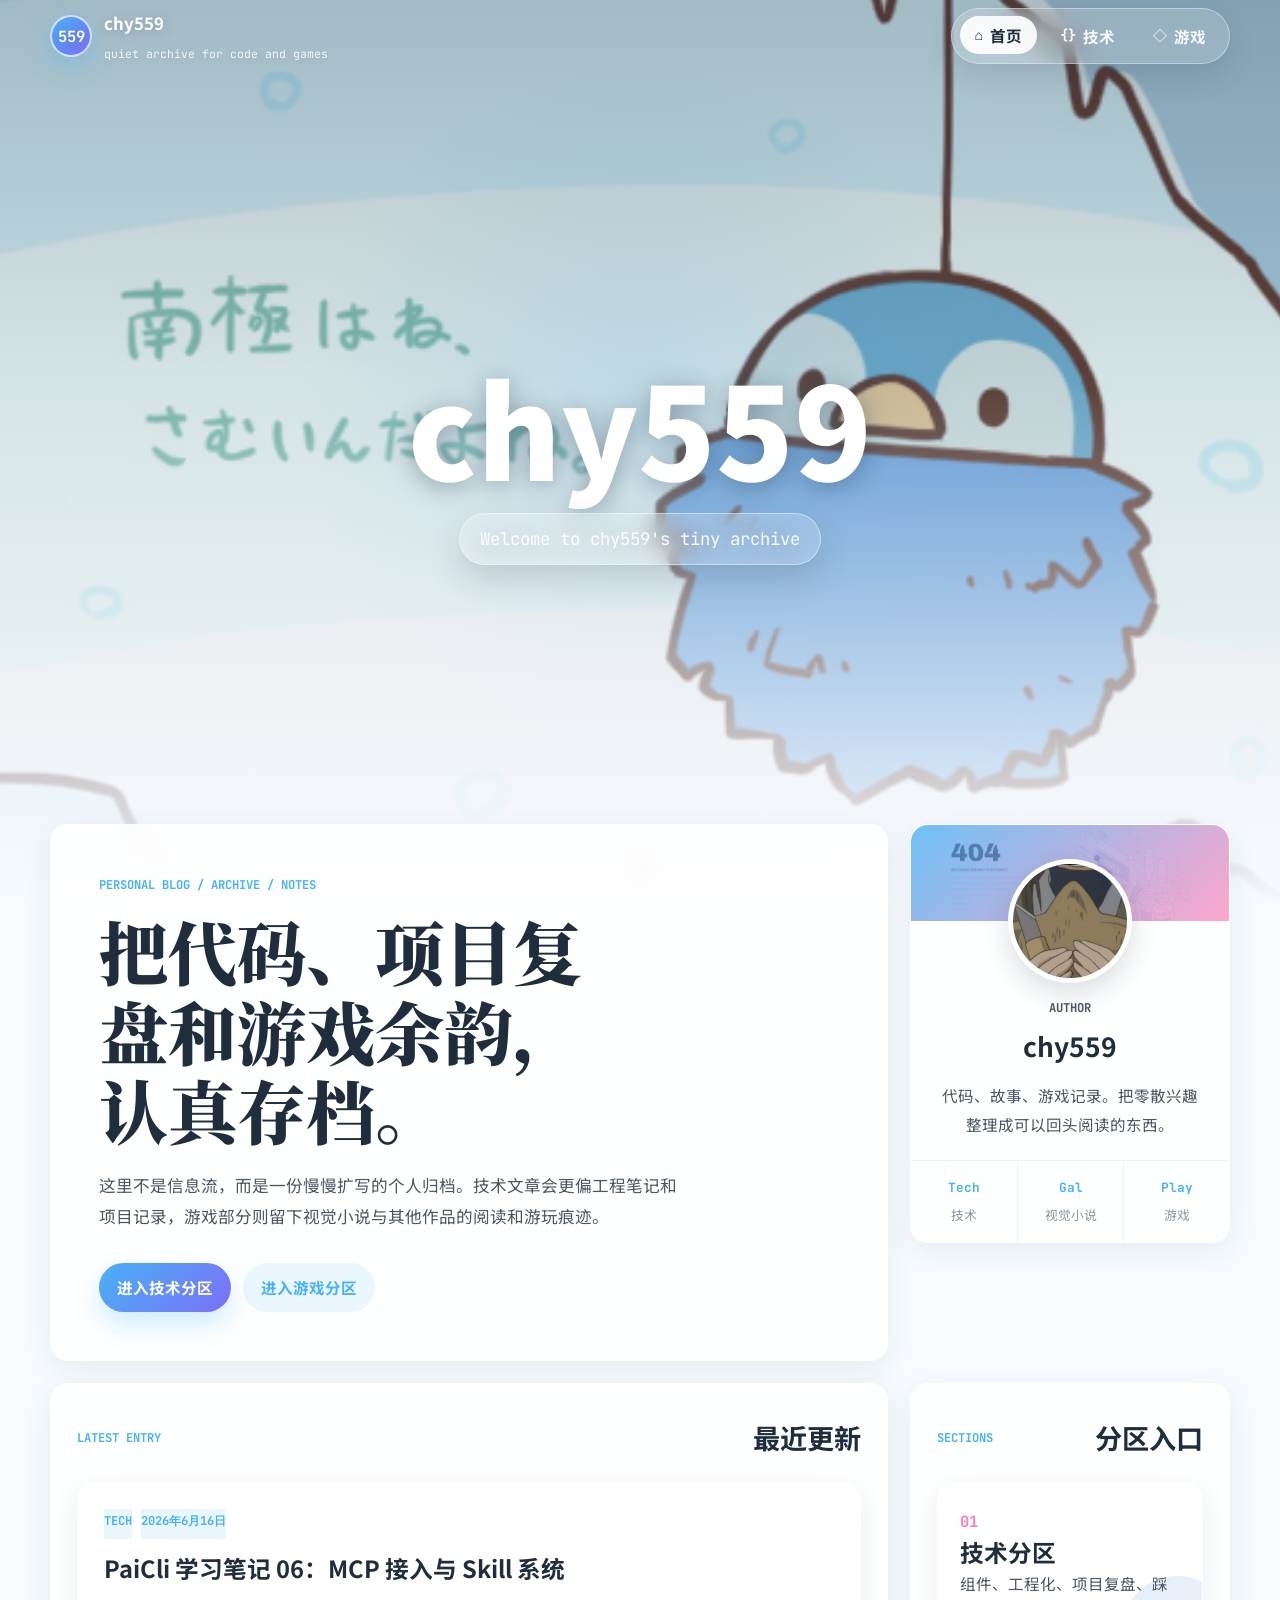
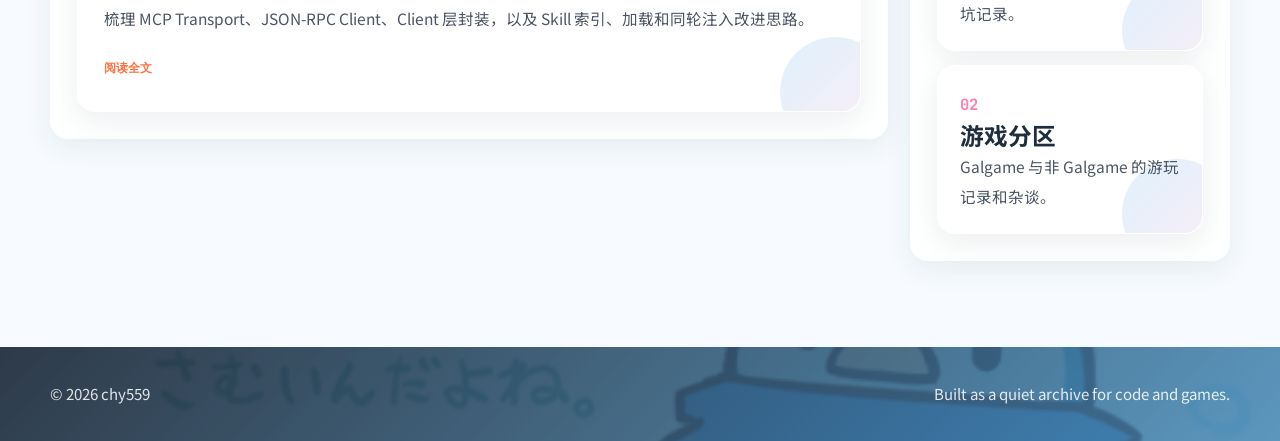
==== commit 564cf5c4: "feat:风格修改" ====
--- a/index.html
+++ b/index.html
@@ -10,9 +10,10 @@
       href="https://fonts.googleapis.com/css2?family=JetBrains+Mono:wght@400;500;600&family=Noto+Sans+SC:wght@400;500;700&family=Noto+Serif+SC:wght@500;600;700;900&display=swap"
       rel="stylesheet"
     />
-    <link rel="stylesheet" href="./styles.css?v=20260601a" />
+    <link rel="stylesheet" href="./styles.css?v=20260616a" />
   </head>
   <body>
+    <div id="web-bg" aria-hidden="true"></div>
     <div class="page-noise" aria-hidden="true"></div>
 
     <header class="site-header">
@@ -35,10 +36,12 @@
 
     <main>
       <section class="banner" aria-label="博客横幅">
-        <img src="./assets/reference-banner.webp" alt="" fetchpriority="high" />
+        <img src="./assets/yaeovoi-head.jpg" alt="" fetchpriority="high" />
         <div class="banner-mask"></div>
         <div class="banner-title">
           <h1>chy559</h1>
+          <p class="banner-subtitle">Welcome to chy559's tiny archive</p>
+          <span class="scroll-hint" aria-hidden="true">⌄</span>
         </div>
       </section>
 
@@ -181,6 +184,6 @@
       </div>
     </footer>
 
-    <script src="./script.js?v=20260601a"></script>
+    <script src="./script.js?v=20260616a"></script>
   </body>
 </html>
--- a/styles.css
+++ b/styles.css
@@ -1,20 +1,24 @@
 :root {
-  --red-0: #f00;
-  --red-1: #ff5252;
-  --red-2: #ff7c7c;
-  --red-3: #ffafaf;
-  --red-4: #ffd0d0;
-  --red-5: #ffe4e4;
-  --red-6: #fff3f3;
-  --bg: #eeeeee;
-  --wrap: #ffffff;
-  --ink: #343434;
-  --text: #555555;
-  --muted: #888888;
-  --line: var(--red-3);
-  --shadow: 0 8px 26px rgba(150, 150, 150, 0.14);
-  --shadow-red: 0 0 6px 3px rgba(255, 82, 82, 0.12);
-  --radius: 10px;
+  --global-font-size: 15.5px;
+  --global-bg: #f7fbff;
+  --font-color: #4c5564;
+  --text-highlight-color: #1f2d3d;
+  --card-bg: rgba(255, 255, 255, 0.82);
+  --card-bg-solid: #ffffff;
+  --card-border: rgba(255, 255, 255, 0.68);
+  --card-box-shadow: 0 8px 28px rgba(31, 45, 61, 0.08);
+  --card-hover-box-shadow: 0 14px 38px rgba(31, 45, 61, 0.14);
+  --btn-bg: #49b1f5;
+  --btn-bg-2: #7c6ff6;
+  --btn-hover-color: #ff7242;
+  --cyan: #00c4b6;
+  --pink: #ff7eb6;
+  --orange: #ff9d5c;
+  --light-grey: #eef3f8;
+  --dark-grey: #8b98a7;
+  --blockquote-bg: rgba(73, 177, 245, 0.1);
+  --blockquote-color: #5d6b7a;
+  --radius: 18px;
   --shell: 1180px;
 }
 
@@ -27,18 +31,20 @@
 }
 
 body {
+  position: relative;
   min-height: 100vh;
   margin: 0;
-  color: var(--text);
-  font-family: "Noto Sans SC", "Microsoft YaHei", sans-serif;
-  line-height: 1.75;
-  background: var(--bg);
+  color: var(--font-color);
+  font-size: var(--global-font-size);
+  font-family: "Noto Sans SC", -apple-system, BlinkMacSystemFont, "Segoe UI", sans-serif;
+  line-height: 2;
+  background: var(--global-bg);
   -webkit-font-smoothing: antialiased;
 }
 
-body::selection {
+*::selection {
   color: #fff;
-  background: var(--red-1);
+  background: var(--cyan);
 }
 
 a {
@@ -47,39 +53,51 @@
 }
 
 button {
+  border: 0;
   font: inherit;
+  background: none;
+  cursor: pointer;
 }
 
 img {
   max-width: 100%;
+}
+
+#web-bg {
+  position: fixed;
+  inset: 0;
+  z-index: -3;
+  background:
+    radial-gradient(circle at 12% 10%, rgba(124, 111, 246, 0.20), transparent 26%),
+    radial-gradient(circle at 88% 12%, rgba(73, 177, 245, 0.22), transparent 24%),
+    radial-gradient(circle at 76% 86%, rgba(255, 126, 182, 0.18), transparent 26%),
+    linear-gradient(180deg, #eff8ff 0%, #fff7fb 52%, #f8fbff 100%);
 }
 
 .page-noise {
   position: fixed;
   inset: 0;
-  z-index: -1;
+  z-index: -2;
   pointer-events: none;
   opacity: 0.2;
   background-image:
-    radial-gradient(circle at 12px 12px, rgba(255, 82, 82, 0.16) 0 1px, transparent 1px),
-    radial-gradient(circle at 36px 36px, rgba(0, 0, 0, 0.08) 0 1px, transparent 1px);
-  background-size: 48px 48px;
+    radial-gradient(circle at 18px 18px, rgba(73, 177, 245, 0.16) 0 1px, transparent 1px),
+    radial-gradient(circle at 54px 42px, rgba(255, 126, 182, 0.12) 0 1px, transparent 1px);
+  background-size: 72px 72px;
 }
 
 .shell {
-  width: min(var(--shell), calc(100% - 28px));
+  width: min(var(--shell), calc(100% - 36px));
   margin: 0 auto;
 }
 
 .site-header {
   position: fixed;
   top: 0;
+  right: 0;
   left: 0;
-  right: 0;
   z-index: 40;
-  background: rgba(255, 255, 255, 0.9);
-  box-shadow: 0 0 15px 5px rgba(0, 0, 0, 0.1);
-  backdrop-filter: blur(12px);
+  transition: background 0.3s ease, box-shadow 0.3s ease;
 }
 
 .topbar {
@@ -87,80 +105,100 @@
   align-items: center;
   justify-content: space-between;
   gap: 24px;
-  min-height: 64px;
-}
-
-.brand {
+  min-height: 72px;
+  color: #fff;
+}
+
+.brand,
+.main-nav {
   display: inline-flex;
   align-items: center;
+}
+
+.brand {
   gap: 12px;
+  min-width: 0;
+  text-shadow: 0 2px 12px rgba(31, 45, 61, 0.26);
 }
 
 .brand-mark {
   display: grid;
-  width: 44px;
-  height: 44px;
+  width: 42px;
+  height: 42px;
   place-items: center;
   color: #fff;
   font-family: "JetBrains Mono", monospace;
-  font-weight: 600;
-  background: var(--red-1);
+  font-weight: 700;
+  background: linear-gradient(135deg, var(--btn-bg), var(--btn-bg-2));
+  border: 2px solid rgba(255, 255, 255, 0.72);
   border-radius: 50%;
-  box-shadow: 0 0 12px rgba(255, 82, 82, 0.45);
+  box-shadow: 0 8px 24px rgba(73, 177, 245, 0.35);
 }
 
 .brand-copy {
   display: grid;
-  gap: 2px;
+  gap: 1px;
 }
 
 .brand-copy strong {
-  color: var(--red-0);
-  font-weight: 700;
+  font-size: 1.05rem;
 }
 
 .brand-copy span:last-child {
-  color: var(--muted);
+  max-width: 260px;
+  overflow: hidden;
   font-family: "JetBrains Mono", monospace;
   font-size: 0.72rem;
+  opacity: 0.86;
+  text-overflow: ellipsis;
+  white-space: nowrap;
 }
 
 .main-nav {
-  display: flex;
-  align-items: center;
-  gap: 2px;
+  gap: 8px;
+  padding: 8px;
+  border: 1px solid rgba(255, 255, 255, 0.38);
+  border-radius: 999px;
+  background: rgba(255, 255, 255, 0.16);
+  box-shadow: 0 12px 30px rgba(31, 45, 61, 0.12);
+  backdrop-filter: blur(16px);
 }
 
 .main-nav a {
-  position: relative;
   display: inline-flex;
   align-items: center;
-  min-height: 64px;
+  justify-content: center;
+  min-height: 38px;
   padding: 0 15px;
-  color: var(--red-0);
+  color: rgba(255, 255, 255, 0.92);
+  border-radius: 999px;
   font-weight: 700;
-  opacity: 0.72;
-  transition: 0.25s ease;
+  transition: color 0.25s ease, background 0.25s ease, transform 0.25s ease;
 }
 
 .main-nav a::before {
+  margin-right: 7px;
+  font-size: 0.9em;
+}
+
+.main-nav a[data-route="home"]::before {
+  content: "⌂";
+}
+
+.main-nav a[data-route="tech"]::before {
+  content: "{}";
+  font-family: "JetBrains Mono", monospace;
+}
+
+.main-nav a[data-route="game"]::before {
   content: "◇";
-  margin-right: 7px;
-  color: var(--red-1);
-  font-size: 1rem;
-  transform: rotate(45deg);
-  transition: transform 0.25s ease;
 }
 
 .main-nav a:hover,
-.main-nav a.nav-active,
-.brand.nav-active {
-  opacity: 1;
-}
-
-.main-nav a:hover::before,
-.main-nav a.nav-active::before {
-  transform: rotate(135deg) scale(1.1);
+.main-nav a.nav-active {
+  color: var(--text-highlight-color);
+  background: rgba(255, 255, 255, 0.9);
+  transform: translateY(-1px);
 }
 
 .brand:focus-visible,
@@ -172,16 +210,16 @@
 .article-card:focus-visible,
 .featured-card:focus-visible,
 .collection-card:focus-visible {
-  outline: 3px solid rgba(255, 82, 82, 0.3);
+  outline: 3px solid rgba(73, 177, 245, 0.35);
   outline-offset: 3px;
 }
 
 .banner {
   position: relative;
-  min-height: 390px;
-  height: 38vh;
+  display: grid;
+  min-height: 100vh;
   overflow: hidden;
-  background: #ddd;
+  background: #b9dafa;
 }
 
 .banner img {
@@ -190,37 +228,64 @@
   width: 100%;
   height: 100%;
   object-fit: cover;
+  transform: scale(1.02);
+  animation: heroZoom 18s ease-in-out infinite alternate;
 }
 
 .banner-mask {
   position: absolute;
   inset: 0;
-  background: rgba(0, 0, 0, 0.3);
-  backdrop-filter: blur(1px);
+  background:
+    linear-gradient(180deg, rgba(22, 30, 46, 0.28) 0%, rgba(22, 30, 46, 0.12) 42%, rgba(247, 251, 255, 0.98) 100%),
+    radial-gradient(circle at 50% 45%, rgba(73, 177, 245, 0.16), transparent 42%);
 }
 
 .banner-title {
-  position: absolute;
-  inset: 0;
-  display: grid;
-  place-content: center;
-  padding-top: 64px;
+  position: relative;
+  z-index: 1;
+  display: grid;
+  place-items: center;
+  align-content: center;
+  min-height: 100vh;
+  padding: 120px 20px 90px;
   color: #fff;
   text-align: center;
-  text-shadow: 0 3px 16px rgba(0, 0, 0, 0.48);
-}
-
-.banner-title p {
-  margin: 0 0 10px;
-  color: var(--red-4);
-  font-weight: 700;
-  letter-spacing: 0;
+  text-shadow: 0 4px 24px rgba(31, 45, 61, 0.36);
 }
 
 .banner-title h1 {
   margin: 0;
-  font-size: clamp(3rem, 7vw, 6.2rem);
-  line-height: 1;
+  font-size: clamp(4rem, 10vw, 8.8rem);
+  font-weight: 900;
+  line-height: 0.95;
+  letter-spacing: 0;
+}
+
+.banner-subtitle {
+  min-height: 44px;
+  margin: 26px 0 0;
+  padding: 8px 20px;
+  color: rgba(255, 255, 255, 0.94);
+  border: 1px solid rgba(255, 255, 255, 0.44);
+  border-radius: 999px;
+  background: rgba(255, 255, 255, 0.16);
+  box-shadow: 0 14px 34px rgba(31, 45, 61, 0.16);
+  backdrop-filter: blur(12px);
+  font-family: "JetBrains Mono", monospace;
+  font-size: clamp(0.9rem, 2vw, 1.08rem);
+}
+
+.scroll-hint {
+  position: absolute;
+  bottom: 38px;
+  display: grid;
+  width: 42px;
+  height: 42px;
+  place-items: center;
+  color: #fff;
+  border-radius: 50%;
+  font-size: 2rem;
+  animation: floatDown 1.8s ease-in-out infinite;
 }
 
 .view {
@@ -232,16 +297,16 @@
 }
 
 .hero-band,
-.home-grid,
-.page-head {
-  display: grid;
-  grid-template-columns: minmax(0, 1fr) 300px;
-  gap: 18px;
+.home-grid {
+  display: grid;
+  grid-template-columns: minmax(0, 1fr) 320px;
+  gap: 22px;
   align-items: start;
 }
 
 .hero-band {
-  padding: 18px 0 0;
+  margin-top: -76px;
+  padding-bottom: 22px;
 }
 
 .hero-copy,
@@ -251,32 +316,35 @@
 .collection-card,
 .article-layout,
 .empty-state,
-.featured-card {
-  background: var(--wrap);
+.featured-card,
+.page-head {
+  border: 1px solid var(--card-border);
   border-radius: var(--radius);
-  box-shadow: var(--shadow);
-  transition: 0.25s ease;
+  background: var(--card-bg);
+  box-shadow: var(--card-box-shadow);
+  backdrop-filter: blur(18px);
+  transition: transform 0.28s ease, box-shadow 0.28s ease, background 0.28s ease;
 }
 
 .hero-copy {
-  min-height: 330px;
-  padding: 36px 38px;
+  min-height: 360px;
+  padding: clamp(28px, 5vw, 48px);
 }
 
 .hero-copy h1,
 .page-head h1,
 .article-hero h1 {
   margin: 0;
-  color: var(--ink);
+  color: var(--text-highlight-color);
   font-family: "Noto Serif SC", serif;
   font-weight: 900;
-  line-height: 1.12;
+  line-height: 1.15;
   letter-spacing: 0;
 }
 
 .hero-copy h1 {
-  max-width: 12ch;
-  font-size: clamp(2.6rem, 6vw, 5.6rem);
+  max-width: 13ch;
+  font-size: clamp(2.4rem, 5.4vw, 5rem);
 }
 
 .eyebrow,
@@ -286,17 +354,17 @@
 .meta-chip,
 .featured-link,
 .collection-count {
-  color: var(--red-1);
+  color: var(--btn-bg);
   font-family: "JetBrains Mono", monospace;
   font-size: 0.76rem;
-  font-weight: 600;
+  font-weight: 700;
   letter-spacing: 0;
   text-transform: uppercase;
 }
 
 .eyebrow,
 .label {
-  margin: 0 0 16px;
+  margin: 0 0 14px;
 }
 
 .hero-text,
@@ -311,20 +379,21 @@
 .article-content blockquote,
 .empty-state p,
 .collection-card p {
-  color: var(--text);
-  line-height: 1.85;
+  color: var(--font-color);
+  line-height: 1.9;
 }
 
 .hero-text {
   max-width: 66ch;
   margin: 20px 0 0;
+  font-size: 1.04rem;
 }
 
 .hero-actions {
   display: flex;
   flex-wrap: wrap;
   gap: 12px;
-  margin-top: 28px;
+  margin-top: 30px;
 }
 
 .button,
@@ -333,42 +402,38 @@
   display: inline-flex;
   align-items: center;
   justify-content: center;
-  min-height: 42px;
-  padding: 10px 18px;
-  border: 0;
-  border-radius: 22px;
-  cursor: pointer;
-  transition: 0.22s ease;
+  min-height: 43px;
+  padding: 9px 18px;
+  border-radius: 999px;
+  font-weight: 700;
+  transition: transform 0.25s ease, box-shadow 0.25s ease, background 0.25s ease, color 0.25s ease;
 }
 
 .button-primary,
 .subnav button.subnav-active {
   color: #fff;
-  background: var(--red-1);
-  box-shadow: 0 0 5px 3px rgba(255, 82, 82, 0.22);
+  background: linear-gradient(135deg, var(--btn-bg), var(--btn-bg-2));
+  box-shadow: 0 12px 26px rgba(73, 177, 245, 0.25);
 }
 
 .button-secondary,
 .subnav button,
 .back-button,
-.meta-chip,
-.article-date-link,
-.article-category-link {
-  color: var(--red-1);
-  background: var(--red-5);
-  box-shadow: var(--shadow-red);
+.meta-chip {
+  color: var(--btn-bg);
+  background: rgba(73, 177, 245, 0.11);
 }
 
 .button:hover,
 .subnav button:hover,
 .back-button:hover {
-  transform: translateY(-2px);
-  box-shadow: 0 8px 20px rgba(255, 82, 82, 0.22);
+  transform: translateY(-3px);
+  box-shadow: 0 14px 30px rgba(73, 177, 245, 0.22);
 }
 
 .hero-aside {
   position: sticky;
-  top: 82px;
+  top: 88px;
 }
 
 .author-card {
@@ -376,14 +441,28 @@
   text-align: center;
 }
 
+.author-card::before {
+  display: block;
+  height: 96px;
+  content: "";
+  background:
+    linear-gradient(135deg, rgba(73, 177, 245, 0.78), rgba(255, 126, 182, 0.66)),
+    url("./assets/yaeovoi-card.jpg") center / cover;
+}
+
 .avatar-frame {
-  width: 128px;
-  height: 128px;
-  margin: 28px auto 14px;
+  width: 124px;
+  height: 124px;
+  margin: -62px auto 14px;
   overflow: hidden;
-  border: 4px solid #fff;
+  border: 5px solid rgba(255, 255, 255, 0.94);
   border-radius: 50%;
-  box-shadow: 0 0 0 3px var(--red-4), 0 8px 20px rgba(0, 0, 0, 0.12);
+  background: #fff;
+  box-shadow: 0 10px 28px rgba(31, 45, 61, 0.16);
+}
+
+.avatar-frame:hover {
+  animation: avatarTurn 0.9s ease;
 }
 
 .avatar-frame img {
@@ -399,39 +478,43 @@
 
 .author-meta h2 {
   margin: 0;
-  color: var(--ink);
+  color: var(--text-highlight-color);
   font-size: 1.65rem;
 }
 
+.author-meta p {
+  margin: 8px 0 0;
+}
+
 .author-stats {
   display: grid;
   grid-template-columns: repeat(3, 1fr);
-  border-top: 1px solid var(--red-5);
+  border-top: 1px solid rgba(73, 177, 245, 0.12);
 }
 
 .author-stats span {
   display: grid;
   gap: 2px;
   padding: 14px 8px;
-  color: var(--muted);
+  color: var(--dark-grey);
   font-size: 0.8rem;
 }
 
 .author-stats span + span {
-  border-left: 1px solid var(--red-5);
+  border-left: 1px solid rgba(73, 177, 245, 0.12);
 }
 
 .author-stats strong {
-  color: var(--red-1);
+  color: var(--btn-bg);
   font-family: "JetBrains Mono", monospace;
 }
 
 .home-grid {
-  padding: 18px 0 80px;
+  padding: 0 0 86px;
 }
 
 .section-panel {
-  padding: 28px;
+  padding: 26px;
 }
 
 .section-head {
@@ -445,41 +528,74 @@
 .section-head h2,
 .empty-state h2 {
   margin: 0;
-  color: var(--ink);
+  color: var(--text-highlight-color);
   font-size: 1.7rem;
 }
 
 .feature-slot {
-  min-height: 220px;
+  min-height: 230px;
 }
 
 .featured-card {
   position: relative;
   display: grid;
   gap: 14px;
-  min-height: 220px;
+  min-height: 230px;
   padding: 26px;
+  overflow: hidden;
   cursor: pointer;
+}
+
+.featured-card::after,
+.category-tile::after,
+.collection-card::after,
+.article-card::after {
+  position: absolute;
+  right: -30px;
+  bottom: -36px;
+  width: 110px;
+  height: 110px;
+  content: "";
+  border-radius: 50%;
+  background: linear-gradient(135deg, rgba(73, 177, 245, 0.18), rgba(255, 126, 182, 0.14));
+  transition: transform 0.35s ease, opacity 0.35s ease;
 }
 
 .featured-card:hover,
 .article-card:hover,
 .collection-card:hover,
-.category-tile:hover {
-  transform: translateY(-3px);
-  box-shadow: 0 14px 34px rgba(150, 150, 150, 0.2);
+.category-tile:hover,
+.section-panel:hover,
+.author-card:hover {
+  transform: translateY(-4px);
+  background: rgba(255, 255, 255, 0.94);
+  box-shadow: var(--card-hover-box-shadow);
+}
+
+.featured-card:hover::after,
+.category-tile:hover::after,
+.collection-card:hover::after,
+.article-card:hover::after {
+  opacity: 0.8;
+  transform: scale(1.12);
 }
 
 .featured-card-media {
-  grid-template-columns: 220px minmax(0, 1fr);
+  grid-template-columns: 230px minmax(0, 1fr);
   align-items: center;
 }
 
 .featured-image {
   width: 100%;
-  height: 160px;
+  height: 170px;
   object-fit: cover;
-  border-radius: var(--radius);
+  border-radius: 14px;
+  box-shadow: 0 8px 22px rgba(31, 45, 61, 0.12);
+  transition: transform 0.6s ease;
+}
+
+.featured-card:hover .featured-image {
+  transform: scale(1.04);
 }
 
 .featured-meta,
@@ -487,22 +603,34 @@
 .article-meta-row {
   display: flex;
   flex-wrap: wrap;
-  gap: 10px;
+  gap: 9px;
 }
 
 .featured-card h3,
 .category-tile h3,
 .collection-card h3 {
+  position: relative;
+  z-index: 1;
   margin: 0;
-  color: var(--ink);
-  font-size: 1.45rem;
-  line-height: 1.3;
+  color: var(--text-highlight-color);
+  font-size: 1.48rem;
+  line-height: 1.35;
 }
 
 .featured-card p,
 .collection-card p,
 .category-tile p {
+  position: relative;
+  z-index: 1;
   margin: 0;
+}
+
+.featured-link {
+  position: relative;
+  z-index: 1;
+  width: fit-content;
+  margin-top: 4px;
+  color: var(--btn-hover-color);
 }
 
 .category-links,
@@ -514,63 +642,89 @@
 .category-tile,
 .collection-card {
   position: relative;
-  min-height: 156px;
+  min-height: 150px;
   padding: 22px;
   overflow: hidden;
-  background: #fff;
+  border: 1px solid var(--card-border);
   border-radius: var(--radius);
-  box-shadow: var(--shadow);
+  background: rgba(255, 255, 255, 0.76);
+  box-shadow: var(--card-box-shadow);
   cursor: pointer;
 }
 
-.category-tile::after,
-.collection-card::after,
-.article-card::after {
-  position: absolute;
-  right: 18px;
-  bottom: 14px;
-  width: 32px;
-  height: 32px;
-  content: "";
-  background: url("./assets/taichi.png") center / contain no-repeat;
-  opacity: 0.13;
-  transition: 0.3s ease;
-}
-
-.category-tile:hover::after,
-.collection-card:hover::after,
-.article-card:hover::after {
-  opacity: 0.25;
-  transform: rotate(90deg);
-}
-
 .tile-index {
-  color: var(--red-1);
+  position: relative;
+  z-index: 1;
+  color: var(--pink);
   font-family: "JetBrains Mono", monospace;
-  font-weight: 600;
+  font-weight: 700;
+}
+
+.collection-grid {
+  margin-bottom: 22px;
+}
+
+.collection-grid:empty {
+  display: none;
+}
+
+.collection-grid-head {
+  padding: 4px 4px 0;
+}
+
+.collection-grid-head h2 {
+  margin: 0;
+  color: var(--text-highlight-color);
+  font-size: clamp(1.6rem, 3vw, 2.3rem);
+}
+
+.collection-count {
+  position: relative;
+  z-index: 1;
+  display: inline-flex;
+  width: fit-content;
+  min-height: 30px;
+  align-items: center;
+  padding: 4px 10px;
+  color: #fff;
+  border-radius: 999px;
+  background: linear-gradient(135deg, var(--btn-bg), var(--btn-bg-2));
 }
 
 .section-view,
 .article-view {
-  padding: 18px 0 90px;
+  padding: 112px 0 92px;
 }
 
 .page-head {
-  margin-bottom: 18px;
-  padding: 34px 38px;
-  background: var(--wrap);
-  border-radius: var(--radius);
-  box-shadow: var(--shadow);
+  position: relative;
+  overflow: hidden;
+  margin-bottom: 22px;
+  padding: clamp(28px, 5vw, 48px);
+}
+
+.page-head::after {
+  position: absolute;
+  top: -80px;
+  right: -70px;
+  width: 220px;
+  height: 220px;
+  content: "";
+  border-radius: 50%;
+  background: radial-gradient(circle, rgba(73, 177, 245, 0.2), transparent 68%);
 }
 
 .page-head h1 {
-  grid-column: 1 / -1;
-  font-size: clamp(2.5rem, 6vw, 4.8rem);
+  position: relative;
+  z-index: 1;
+  font-size: clamp(2.6rem, 6vw, 5rem);
 }
 
 .page-head p:last-child {
-  max-width: 70ch;
-  margin: 0;
+  position: relative;
+  z-index: 1;
+  max-width: 72ch;
+  margin: 12px 0 0;
 }
 
 .collection-page-head {
@@ -581,11 +735,13 @@
   display: flex;
   width: fit-content;
   gap: 10px;
-  margin: 0 0 18px;
+  margin: 0 0 22px;
   padding: 10px;
-  background: #fff;
+  border: 1px solid var(--card-border);
   border-radius: 999px;
-  box-shadow: var(--shadow);
+  background: var(--card-bg);
+  box-shadow: var(--card-box-shadow);
+  backdrop-filter: blur(18px);
 }
 
 .article-list {
@@ -596,32 +752,38 @@
 .article-card {
   position: relative;
   display: grid;
-  grid-template-columns: minmax(0, 1fr) 150px;
+  grid-template-columns: minmax(0, 1fr) 145px;
   gap: 22px;
   align-items: center;
-  min-height: 178px;
-  padding: 26px 34px;
+  min-height: 166px;
+  padding: 26px 30px;
+  overflow: hidden;
   cursor: pointer;
 }
 
 .article-card h2 {
-  margin: 14px 0 0;
-  color: var(--ink);
-  font-family: "Noto Serif SC", serif;
-  font-size: clamp(1.65rem, 3.4vw, 2.45rem);
-  line-height: 1.18;
+  position: relative;
+  z-index: 1;
+  margin: 12px 0 0;
+  color: var(--text-highlight-color);
+  font-size: clamp(1.45rem, 3vw, 2.2rem);
+  line-height: 1.25;
 }
 
 .article-card p {
-  max-width: 70ch;
+  position: relative;
+  z-index: 1;
+  max-width: 72ch;
   margin: 10px 0 0;
 }
 
 .article-card-tail {
+  position: relative;
+  z-index: 1;
   display: grid;
   justify-items: end;
   gap: 12px;
-  color: var(--muted);
+  color: var(--dark-grey);
   font-family: "JetBrains Mono", monospace;
   font-size: 0.78rem;
 }
@@ -632,8 +794,9 @@
   height: 38px;
   place-items: center;
   color: #fff;
-  background: var(--red-1);
   border-radius: 50%;
+  background: linear-gradient(135deg, var(--btn-bg), var(--btn-bg-2));
+  box-shadow: 0 10px 22px rgba(73, 177, 245, 0.22);
 }
 
 .hidden {
@@ -654,23 +817,27 @@
 }
 
 .article-hero {
-  padding: clamp(28px, 5vw, 48px);
-  border-bottom: 1px solid var(--red-5);
+  padding: clamp(28px, 5vw, 52px);
+  border-bottom: 1px solid rgba(73, 177, 245, 0.14);
 }
 
 .article-hero h1 {
-  max-width: 14ch;
-  font-size: clamp(2.4rem, 6vw, 4.8rem);
+  max-width: 16ch;
+  font-size: clamp(2.3rem, 5.8vw, 4.8rem);
 }
 
 .article-summary {
-  max-width: 68ch;
+  max-width: 72ch;
   margin: 18px 0 0;
+}
+
+.article-meta-row {
+  margin-top: 20px;
 }
 
 .article-content {
   max-width: 820px;
-  padding: 10px clamp(24px, 5vw, 48px) 48px;
+  padding: 12px clamp(24px, 5vw, 52px) 52px;
 }
 
 .article-content > *:first-child {
@@ -681,40 +848,25 @@
 .article-content h3,
 .article-content h4 {
   position: relative;
-  margin: 44px 0 22px;
-  color: var(--ink);
-  font-family: "Noto Serif SC", serif;
-  line-height: 1.25;
+  margin: 44px 0 18px;
+  color: var(--text-highlight-color);
+  line-height: 1.35;
 }
 
 .article-content h2 {
-  font-size: 1.7rem;
+  padding-left: 16px;
+  font-size: 1.75rem;
 }
 
 .article-content h2::before {
   position: absolute;
-  bottom: -12px;
+  top: 0.22em;
+  bottom: 0.22em;
   left: 0;
-  width: 100%;
+  width: 5px;
   content: "";
-  border-bottom: 1px solid #eee;
-}
-
-.article-content h2::after {
-  position: absolute;
-  bottom: -15px;
-  left: 0;
-  width: 1.2em;
-  height: 7px;
-  content: "";
-  background: var(--red-1);
-  border-radius: 10px;
-  box-shadow: 0 2px 12px rgba(255, 78, 78, 0.6);
-  transition: 0.3s;
-}
-
-.article-content h2:hover::after {
-  width: 3em;
+  border-radius: 999px;
+  background: linear-gradient(180deg, var(--btn-bg), var(--pink));
 }
 
 .article-content h3 {
@@ -725,7 +877,7 @@
 .article-content ul,
 .article-content blockquote,
 .article-content pre {
-  margin: 1.55em 0;
+  margin: 1.45em 0;
 }
 
 .article-content ul {
@@ -733,7 +885,7 @@
 }
 
 .article-content a {
-  color: var(--red-1);
+  color: var(--btn-bg);
   text-decoration: underline;
   text-underline-offset: 3px;
 }
@@ -747,37 +899,51 @@
   display: block;
   width: 100%;
   height: auto;
-  border-radius: var(--radius);
-  box-shadow: var(--shadow);
+  border-radius: 16px;
+  box-shadow: var(--card-box-shadow);
 }
 
 .article-content code {
-  padding: 0.12em 0.42em;
-  color: var(--red-1);
-  background: var(--red-6);
-  border-radius: 4px;
+  padding: 0.16em 0.42em;
+  color: #f47466;
+  background: rgba(27, 31, 35, 0.05);
+  border-radius: 6px;
   font-family: "JetBrains Mono", monospace;
   font-size: 0.92em;
 }
 
 .article-content pre {
   overflow-x: auto;
-  padding: 18px;
-  background: #f5f5f5;
-  border-radius: var(--radius);
+  padding: 22px 18px 18px;
+  color: #eff;
+  border-radius: 14px;
+  background: #212121;
+  box-shadow: 0 10px 26px rgba(0, 0, 0, 0.18);
+}
+
+.article-content pre::before {
+  display: block;
+  width: 12px;
+  height: 12px;
+  margin: -8px 0 12px;
+  content: "";
+  border-radius: 50%;
+  background: #fc625d;
+  box-shadow: 20px 0 #fdbc40, 40px 0 #35cd4b;
 }
 
 .article-content pre code {
   padding: 0;
-  color: #444;
+  color: inherit;
   background: transparent;
 }
 
 .article-content blockquote {
   padding: 14px 18px;
-  color: var(--text);
-  background: var(--red-6);
-  border-left: 4px solid var(--red-1);
+  color: var(--blockquote-color);
+  border-left: 4px solid var(--btn-bg);
+  border-radius: 0 12px 12px 0;
+  background: var(--blockquote-bg);
 }
 
 .empty-state {
@@ -786,27 +952,39 @@
 }
 
 .site-footer {
-  background: #fff;
-  box-shadow: 0 -2px 16px rgba(0, 0, 0, 0.04);
+  position: relative;
+  overflow: hidden;
+  color: rgba(255, 255, 255, 0.86);
+  background:
+    linear-gradient(135deg, rgba(31, 45, 61, 0.88), rgba(73, 177, 245, 0.72)),
+    url("./assets/yaeovoi-head.jpg") center / cover;
+}
+
+.site-footer::before {
+  position: absolute;
+  inset: 0;
+  content: "";
+  background: rgba(20, 28, 42, 0.28);
 }
 
 .footer-row {
+  position: relative;
+  z-index: 1;
   display: flex;
   justify-content: space-between;
   gap: 16px;
-  padding: 28px 0;
-  color: var(--muted);
-  font-size: 0.92rem;
+  padding: 32px 0;
+  font-size: 0.94rem;
 }
 
 .skeleton-block {
   position: relative;
   overflow: hidden;
   min-height: 220px;
+  border-radius: var(--radius);
   background:
-    linear-gradient(90deg, rgba(255, 228, 228, 0.55), rgba(255, 255, 255, 0.92), rgba(255, 228, 228, 0.55));
+    linear-gradient(90deg, rgba(255, 255, 255, 0.45), rgba(255, 255, 255, 0.95), rgba(255, 255, 255, 0.45));
   background-size: 240% 100%;
-  border-radius: var(--radius);
   animation: shimmer 1.6s linear infinite;
 }
 
@@ -819,10 +997,39 @@
   }
 }
 
+@keyframes heroZoom {
+  from {
+    transform: scale(1.02);
+  }
+  to {
+    transform: scale(1.08);
+  }
+}
+
+@keyframes floatDown {
+  0%,
+  100% {
+    transform: translateY(0);
+    opacity: 0.75;
+  }
+  50% {
+    transform: translateY(10px);
+    opacity: 1;
+  }
+}
+
+@keyframes avatarTurn {
+  from {
+    transform: rotate(0);
+  }
+  to {
+    transform: rotate(360deg);
+  }
+}
+
 @media (max-width: 980px) {
   .hero-band,
-  .home-grid,
-  .page-head {
+  .home-grid {
     grid-template-columns: 1fr;
   }
 
@@ -833,21 +1040,26 @@
   .featured-card-media {
     grid-template-columns: 1fr;
   }
+
+  .featured-image {
+    height: 240px;
+  }
 }
 
 @media (max-width: 760px) {
   .shell {
-    width: min(var(--shell), calc(100% - 20px));
-  }
-
-  .topbar,
-  .footer-row {
+    width: min(var(--shell), calc(100% - 24px));
+  }
+
+  .topbar {
     align-items: flex-start;
     flex-direction: column;
-  }
-
-  .topbar {
-    padding: 8px 0;
+    gap: 10px;
+    padding: 10px 0;
+  }
+
+  .brand-copy span:last-child {
+    display: none;
   }
 
   .main-nav {
@@ -857,21 +1069,15 @@
 
   .main-nav a {
     flex: 1;
-    justify-content: center;
-    min-height: 44px;
     padding: 0 8px;
   }
 
-  .brand-copy span:last-child {
-    display: none;
-  }
-
-  .banner {
-    min-height: 310px;
-  }
-
   .banner-title {
-    padding-top: 108px;
+    padding-top: 152px;
+  }
+
+  .hero-band {
+    margin-top: -42px;
   }
 
   .hero-copy,
@@ -903,6 +1109,10 @@
 
   .subnav button {
     flex: 1;
+  }
+
+  .footer-row {
+    flex-direction: column;
   }
 }
 
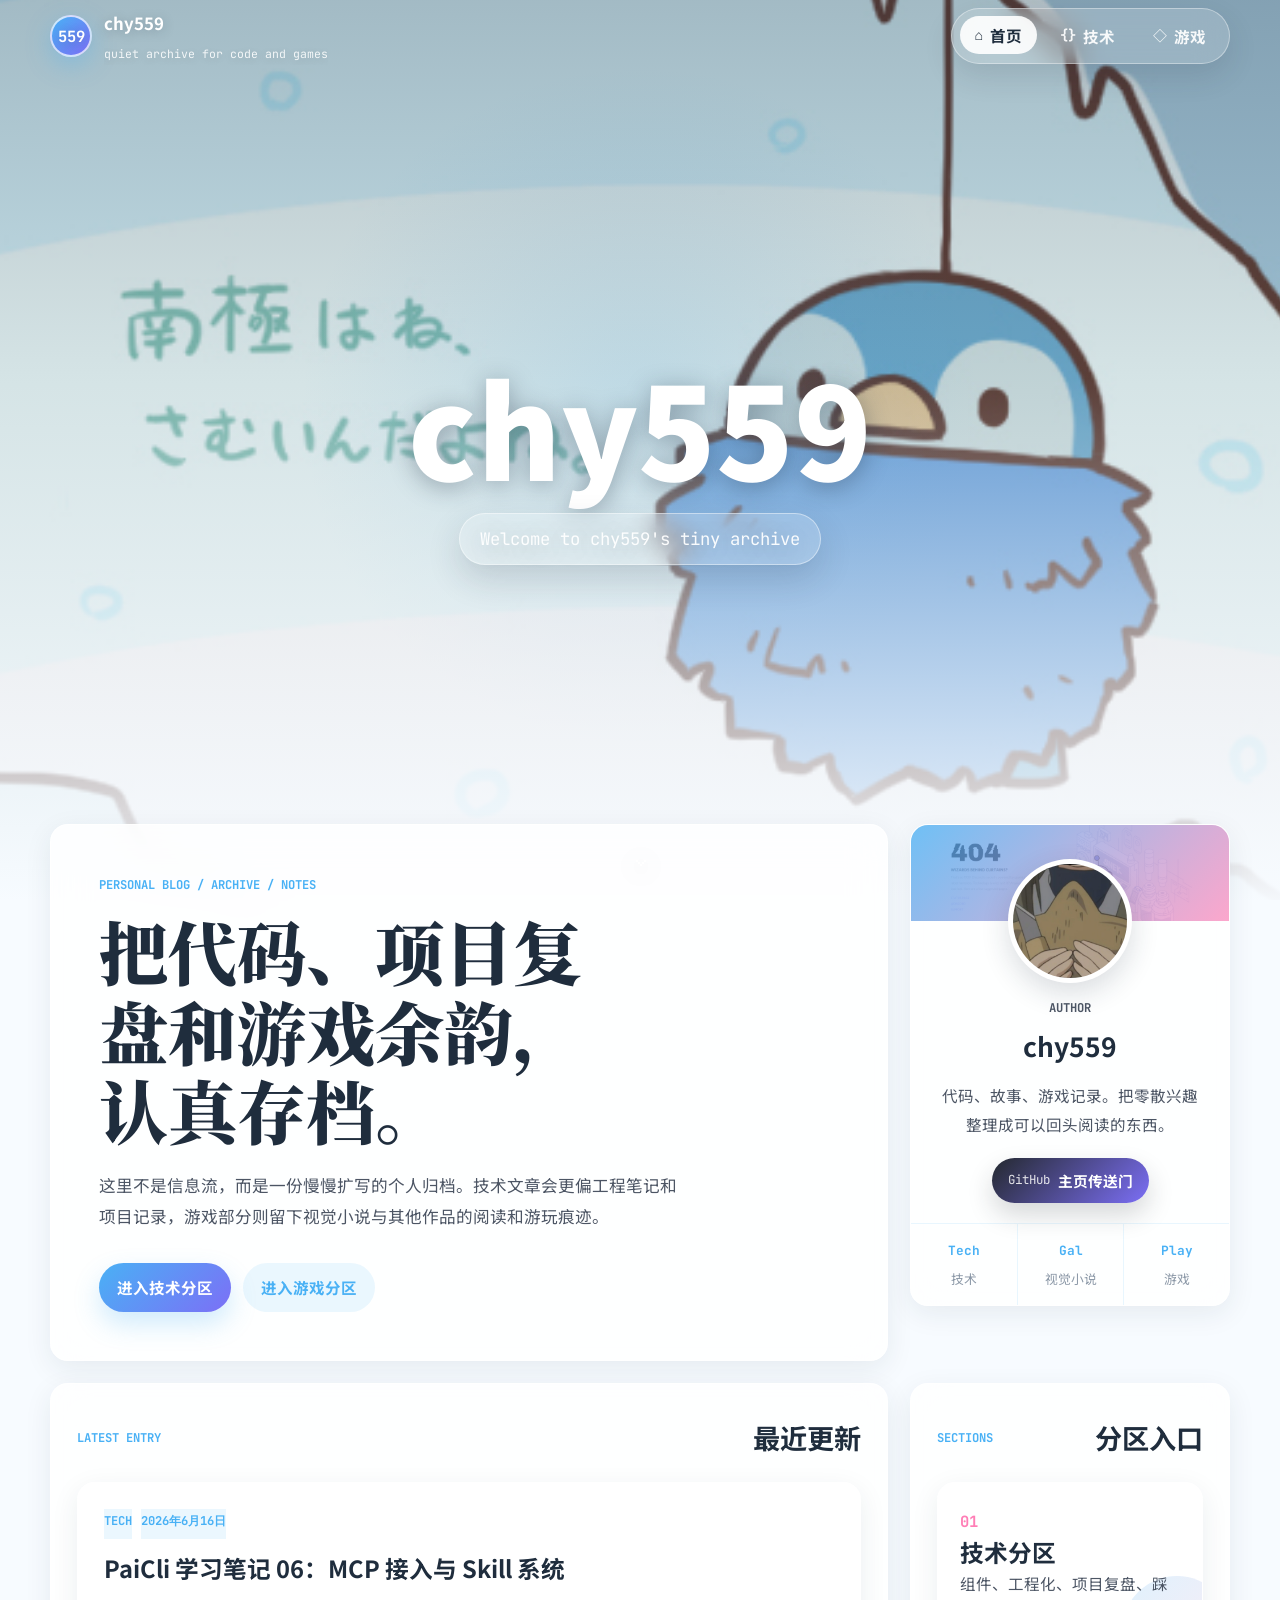
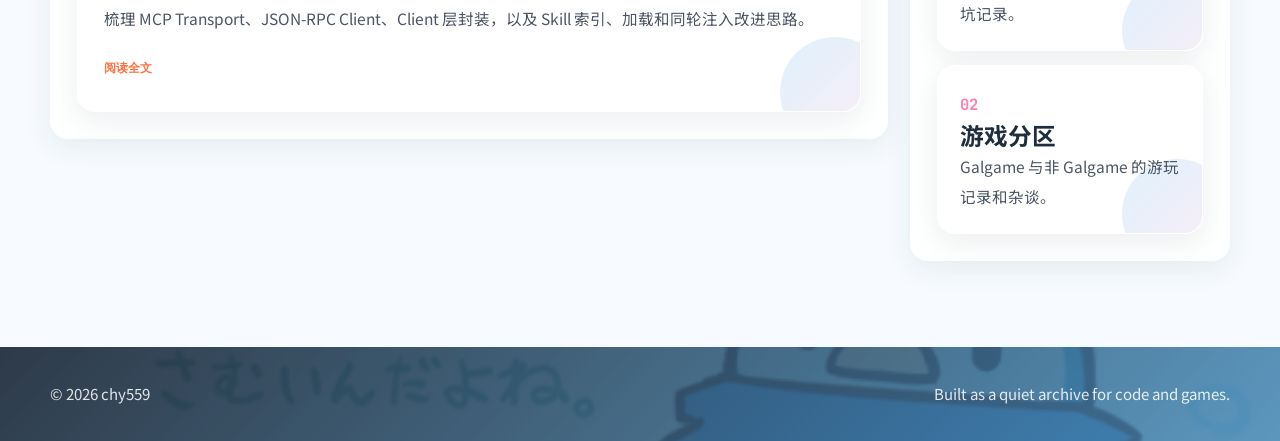
==== commit f17a5e93: "feat:+github传送门" ====
--- a/index.html
+++ b/index.html
@@ -68,6 +68,10 @@
                 <p class="label">author</p>
                 <h2>chy559</h2>
                 <p>代码、故事、游戏记录。把零散兴趣整理成可以回头阅读的东西。</p>
+                <a class="github-portal" href="https://github.com/chy559" target="_blank" rel="noopener noreferrer">
+                  <span aria-hidden="true">GitHub</span>
+                  <strong>主页传送门</strong>
+                </a>
               </div>
               <div class="author-stats" aria-label="站点统计">
                 <span><strong>Tech</strong> 技术</span>
--- a/styles.css
+++ b/styles.css
@@ -486,6 +486,35 @@
   margin: 8px 0 0;
 }
 
+.github-portal {
+  display: inline-flex;
+  align-items: center;
+  justify-content: center;
+  gap: 8px;
+  min-height: 42px;
+  margin-top: 18px;
+  padding: 8px 16px;
+  color: #fff;
+  border-radius: 999px;
+  background: linear-gradient(135deg, #24292f, var(--btn-bg-2));
+  box-shadow: 0 12px 26px rgba(36, 41, 47, 0.18);
+  font-size: 0.92rem;
+  transition: transform 0.25s ease, box-shadow 0.25s ease;
+}
+
+.github-portal:hover,
+.github-portal:focus-visible {
+  transform: translateY(-3px);
+  box-shadow: 0 16px 34px rgba(36, 41, 47, 0.26);
+  outline: none;
+}
+
+.github-portal span {
+  font-family: "JetBrains Mono", monospace;
+  font-size: 0.78rem;
+  opacity: 0.86;
+}
+
 .author-stats {
   display: grid;
   grid-template-columns: repeat(3, 1fr);
